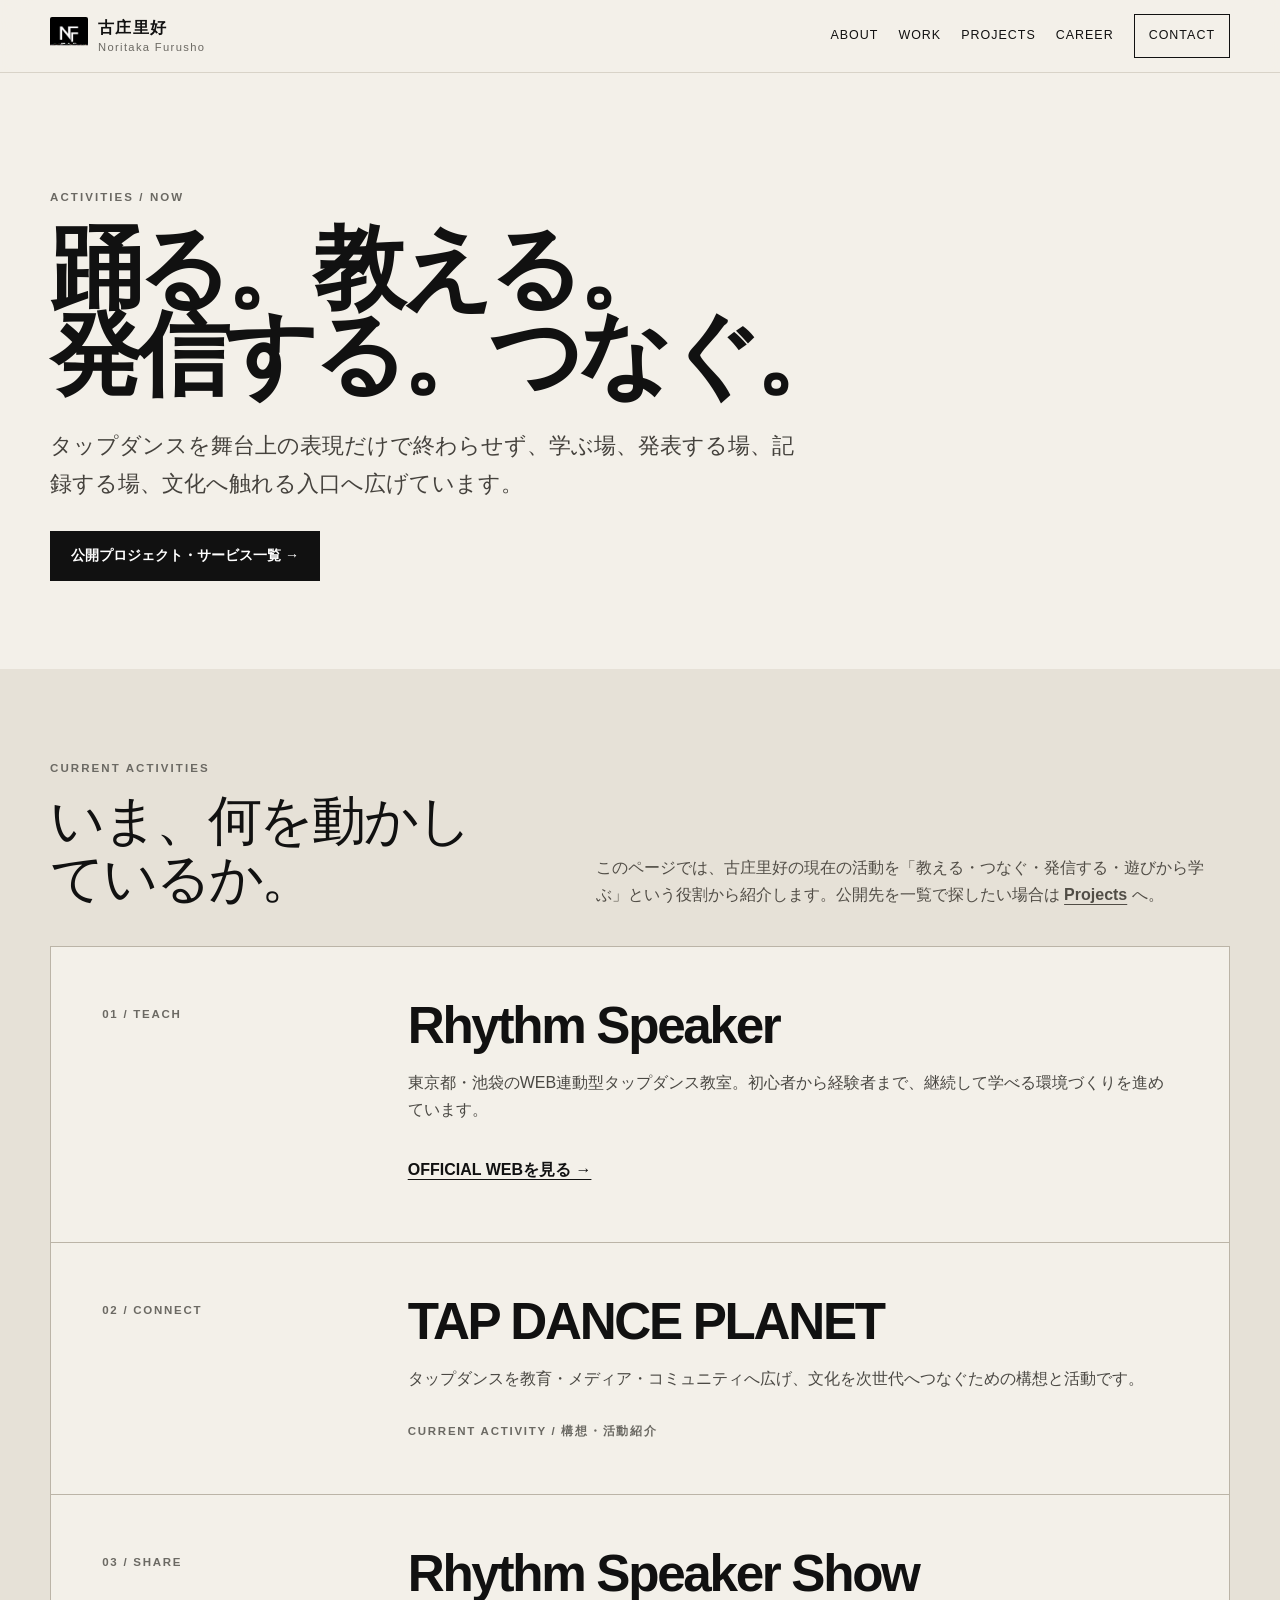
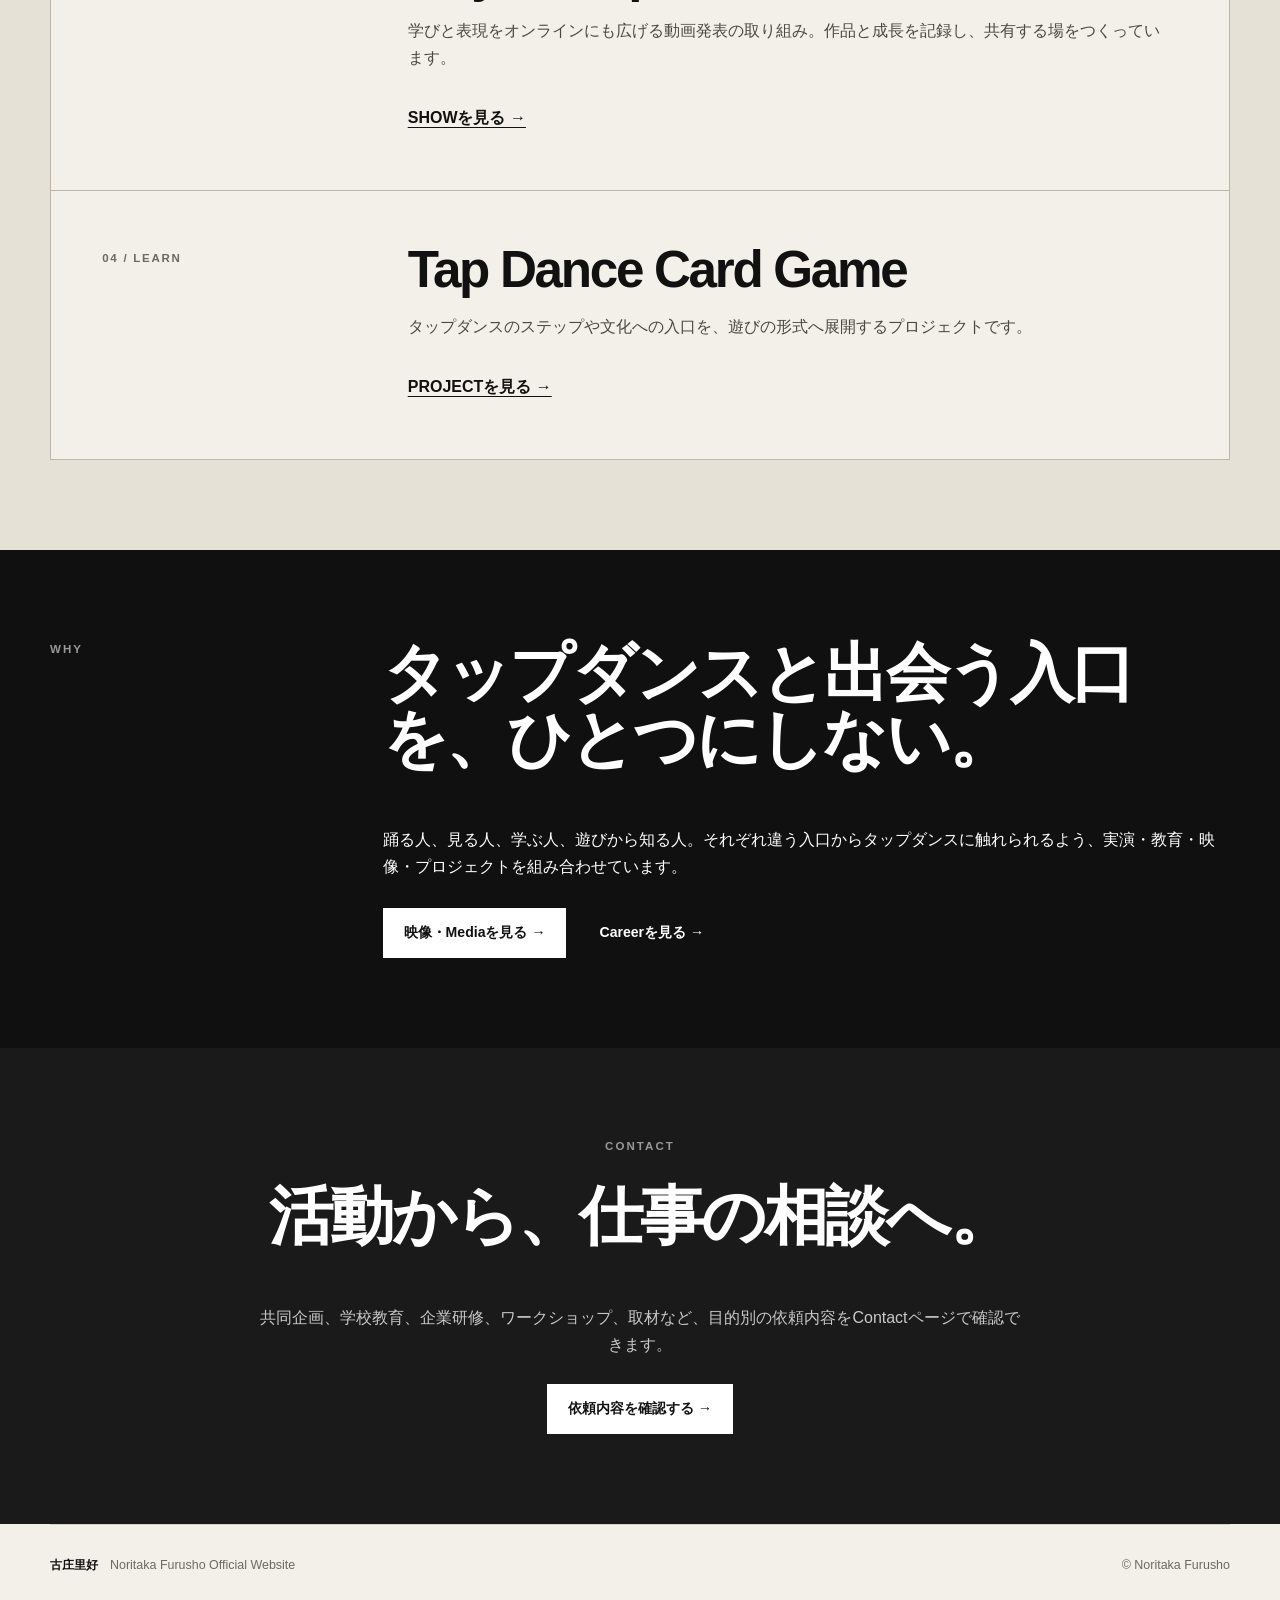
==== activities/index.html @ 05da0528 "Remove TAP DANCE PLANET circular route" ====
<!doctype html>
<html lang="ja">
<head>
  <meta charset="utf-8">
  <meta name="viewport" content="width=device-width, initial-scale=1">
  <title>現在の活動 | 古庄里好 Noritaka Furusho</title>
  <meta name="description" content="古庄里好（Noritaka Furusho）の現在の活動。Rhythm Speaker、TAP DANCE PLANET、Rhythm Speaker Show、Tap Dance Card Gameなど、教育・発信・文化継承へ広がる取り組みを紹介します。">
  <meta name="theme-color" content="#111111">
  <link rel="icon" type="image/png" href="../assets/icons/nf-tap-icon.png">
  <link rel="apple-touch-icon" href="../assets/icons/nf-tap-icon.png">
  <link rel="manifest" href="../site.webmanifest">
  <meta name="apple-mobile-web-app-title" content="NF TAP">
  <link rel="canonical" href="https://noritap.github.io/furusho-official/activities/">
  <meta property="og:type" content="website">
  <meta property="og:locale" content="ja_JP">
  <meta property="og:title" content="現在の活動 | 古庄里好 Noritaka Furusho">
  <meta property="og:description" content="Rhythm Speaker、TAP DANCE PLANET、Rhythm Speaker Show、Tap Dance Card Gameなど現在の活動。">
  <meta property="og:url" content="https://noritap.github.io/furusho-official/activities/">
  <meta property="og:image" content="https://noritap.github.io/furusho-official/assets/images/furusho-profile-main.jpg">
  <meta name="twitter:card" content="summary_large_image">
  <link rel="stylesheet" href="../assets/css/style.css">
  <link rel="stylesheet" href="../assets/css/subpage-visual-v3.css">
  <link rel="stylesheet" href="activities.css">
</head>
<body>
  <a class="skip-link" href="#main">本文へ移動</a>
  <header class="site-header">
    <a class="brand" href="../" aria-label="古庄里好 Official Website ホーム">
      <img class="brand-mark" src="../assets/icons/nf-tap-icon.png" alt="" width="38" height="38" aria-hidden="true">
      <span class="brand-copy"><span class="brand-ja">古庄里好</span><span class="brand-en">Noritaka Furusho</span></span>
    </a>
    <nav class="nav" aria-label="メインナビゲーション">
      <a href="../#about">About</a>
      <a href="../#work">Work</a>
      <a href="../projects/">Projects</a>
      <a href="../career/">Career</a>
      <a class="nav-cta" href="../contact/">Contact</a>
    </nav>
  </header>
  <main id="main">
    <section class="activities-hero section-shell">
      <p class="eyebrow">ACTIVITIES / NOW</p>
      <h1 class="activities-title">踊る。教える。<br>発信する。つなぐ。</h1>
      <p class="activities-lead">タップダンスを舞台上の表現だけで終わらせず、学ぶ場、発表する場、記録する場、文化へ触れる入口へ広げています。</p>
      <div class="hero-actions"><a class="button primary" href="../projects/">公開プロジェクト・サービス一覧 →</a></div>
    </section>

    <section class="section activities-section">
      <div class="section-shell">
        <div class="activities-heading">
          <div><p class="section-label">CURRENT ACTIVITIES</p><h2>いま、何を動かしているか。</h2></div>
          <p>このページでは、古庄里好の現在の活動を「教える・つなぐ・発信する・遊びから学ぶ」という役割から紹介します。公開先を一覧で探したい場合は <a class="text-link" href="../projects/">Projects</a> へ。</p>
        </div>
        <div class="activities-list">
          <article>
            <div><span class="activity-kicker">01 / TEACH</span></div>
            <div><h2>Rhythm Speaker</h2><p>東京都・池袋のWEB連動型タップダンス教室。初心者から経験者まで、継続して学べる環境づくりを進めています。</p><a class="text-link" href="https://noritap.github.io/rhythmspeaker/" target="_blank" rel="noopener noreferrer">OFFICIAL WEBを見る →</a></div>
          </article>
          <article>
            <div><span class="activity-kicker">02 / CONNECT</span></div>
            <div><h2>TAP DANCE PLANET</h2><p>タップダンスを教育・メディア・コミュニティへ広げ、文化を次世代へつなぐための構想と活動です。</p><span class="activity-kicker">CURRENT ACTIVITY / 構想・活動紹介</span></div>
          </article>
          <article>
            <div><span class="activity-kicker">03 / SHARE</span></div>
            <div><h2>Rhythm Speaker Show</h2><p>学びと表現をオンラインにも広げる動画発表の取り組み。作品と成長を記録し、共有する場をつくっています。</p><a class="text-link" href="https://noritap.github.io/rhythmspeaker/rss/" target="_blank" rel="noopener noreferrer">SHOWを見る →</a></div>
          </article>
          <article>
            <div><span class="activity-kicker">04 / LEARN</span></div>
            <div><h2>Tap Dance Card Game</h2><p>タップダンスのステップや文化への入口を、遊びの形式へ展開するプロジェクトです。</p><a class="text-link" href="https://noritap.github.io/tapdance-cardgame/" target="_blank" rel="noopener noreferrer">PROJECTを見る →</a></div>
          </article>
        </div>
      </div>
    </section>

    <section class="section dark-section activities-principle"><div class="section-shell activities-principle-grid"><p class="section-label">WHY</p><div><h2>タップダンスと出会う入口を、ひとつにしない。</h2><p>踊る人、見る人、学ぶ人、遊びから知る人。それぞれ違う入口からタップダンスに触れられるよう、実演・教育・映像・プロジェクトを組み合わせています。</p><div class="hero-actions"><a class="button light" href="../media/">映像・Mediaを見る →</a><a class="button secondary" href="../career/">Careerを見る →</a></div></div></div></section>

    <section class="section contact-section"><div class="section-shell contact-inner"><p class="section-label">CONTACT</p><h2>活動から、仕事の相談へ。</h2><p>共同企画、学校教育、企業研修、ワークショップ、取材など、目的別の依頼内容をContactページで確認できます。</p><a class="button primary light" href="../contact/">依頼内容を確認する →</a></div></section>
  </main>
  <footer class="footer section-shell"><div><strong>古庄里好</strong><span>Noritaka Furusho Official Website</span></div><p>© Noritaka Furusho</p></footer>
</body>
</html>
---- assets/css/style.css ----
:root {
  --bg: #f3f0e9;
  --surface: #ebe6dc;
  --ink: #111;
  --muted: #6b6963;
  --line: #d8d3c8;
  --dark: #101010;
  --light: #fff;
  --accent: #b74932;
  --max: 1180px;
}

* { box-sizing: border-box; }
html { scroll-behavior: smooth; }
body {
  margin: 0;
  background: var(--bg);
  color: var(--ink);
  font-family: -apple-system, BlinkMacSystemFont, "Helvetica Neue", "Hiragino Sans", "Yu Gothic", Meiryo, sans-serif;
  line-height: 1.7;
}
a { color: inherit; text-decoration: none; }
a:focus-visible, .button:focus-visible, .mobile-action-bar a:focus-visible {
  outline: 2px solid currentColor;
  outline-offset: 4px;
}
img { max-width: 100%; }
section[id] { scroll-margin-top: 92px; }
.section-shell { width: min(calc(100% - 40px), var(--max)); margin: auto; }
.skip-link {
  position: fixed;
  left: 12px;
  top: 12px;
  z-index: 100;
  transform: translateY(-180%);
  background: var(--ink);
  color: var(--light);
  padding: 10px 14px;
  font-weight: 700;
}
.skip-link:focus { transform: translateY(0); }

.site-header {
  position: sticky;
  top: 0;
  z-index: 20;
  display: flex;
  justify-content: space-between;
  align-items: center;
  padding: 14px max(20px, calc((100vw - var(--max)) / 2));
  background: rgba(243, 240, 233, .96);
  backdrop-filter: blur(14px);
  border-bottom: 1px solid var(--line);
}
.brand { display: flex; flex-direction: column; line-height: 1.1; flex: 0 0 auto; }
.brand-ja { font-weight: 800; letter-spacing: .08em; }
.brand-en { font-size: .7rem; letter-spacing: .12em; color: var(--muted); margin-top: 4px; }
.nav { display: flex; gap: 20px; align-items: center; font-size: .78rem; text-transform: uppercase; letter-spacing: .08em; }
.nav a { min-height: 44px; display: inline-flex; align-items: center; transition: opacity .18s ease, background-color .18s ease, color .18s ease; }
.nav a:hover { opacity: .58; }
.nav [aria-current="page"] { font-weight: 800; text-decoration: underline; text-underline-offset: 5px; }
.nav-cta { padding: 0 14px; border: 1px solid var(--ink); }
.nav-cta:hover { opacity: 1 !important; background: var(--ink); color: var(--light); }

.hero {
  min-height: 72vh;
  display: grid;
  grid-template-columns: 1.08fr .92fr;
  align-items: center;
  gap: clamp(34px, 4.5vw, 56px);
  padding: clamp(54px, 6vw, 76px) 0 clamp(48px, 5vw, 68px);
}
.hero-copy { max-width: 700px; }
.eyebrow, .section-label { font-size: .72rem; letter-spacing: .18em; font-weight: 800; color: var(--muted); }
h1, h2, h3, p { margin-top: 0; }
h1 { font-size: clamp(3.5rem, 7vw, 7rem); line-height: .88; letter-spacing: -.055em; margin: 16px 0 26px; }
h1 span { display: block; font-size: .19em; letter-spacing: .08em; margin-top: 18px; }
.hero-message { max-width: 650px; font-size: clamp(1.65rem, 3vw, 2.75rem); line-height: 1.3; letter-spacing: -.025em; margin-bottom: 22px; }
.hero-lead { max-width: 680px; color: #3c3a35; font-size: .98rem; }
.hero-actions { display: flex; gap: 12px; flex-wrap: wrap; margin-top: 28px; }
.button {
  display: inline-flex;
  justify-content: center;
  align-items: center;
  min-height: 50px;
  padding: 0 20px;
  border: 1px solid var(--ink);
  font-weight: 800;
  font-size: .88rem;
  transition: transform .18s ease, background-color .18s ease, color .18s ease, border-color .18s ease;
}
.button:hover { transform: translateY(-1px); }
.button.primary { background: var(--ink); color: var(--light); }
.button.secondary { background: transparent; }
.button.secondary:hover { background: var(--ink); color: var(--light); }
.hero-meta {
  display: flex;
  gap: 12px;
  flex-wrap: wrap;
  margin-top: 28px;
  color: var(--muted);
  font-size: .65rem;
  letter-spacing: .12em;
  font-weight: 800;
}
.hero-meta span { border-top: 1px solid var(--line); padding-top: 8px; }
.hero-portrait {
  position: relative;
  width: min(100%, 460px);
  justify-self: end;
  margin: 0;
  aspect-ratio: 4 / 5;
  overflow: hidden;
  background: #ddd7cb;
  border: 1px solid var(--line);
}
.hero-portrait img {
  width: 100%;
  height: 100%;
  display: block;
  object-fit: cover;
  object-position: 50% 22%;
  filter: saturate(.92) contrast(1.02);
}
.hero-portrait::after {
  content: "";
  position: absolute;
  inset: 0;
  background: linear-gradient(to top, rgba(0,0,0,.42), rgba(0,0,0,0) 42%);
  pointer-events: none;
}
.hero-portrait figcaption {
  position: absolute;
  z-index: 1;
  left: 22px;
  right: 22px;
  bottom: 18px;
  display: flex;
  align-items: baseline;
  gap: 9px;
  color: #fff;
  letter-spacing: .16em;
  text-transform: uppercase;
}
.hero-portrait figcaption strong { font-size: 1.45rem; letter-spacing: -.02em; }
.hero-portrait figcaption span { font-size: .62rem; }

.section { padding: clamp(76px, 7vw, 100px) 0; }
.section-intro, .split-heading {
  display: grid;
  grid-template-columns: minmax(0, .9fr) minmax(0, 1.1fr);
  gap: clamp(42px, 6vw, 80px);
  align-items: start;
}
.section-intro h2, .split-heading h2, .section h2 { font-size: clamp(2.3rem, 5vw, 4.7rem); line-height: 1.06; letter-spacing: -.045em; }
.section-intro > div:last-child, .split-heading > div:last-child { max-width: 620px; padding-top: 36px; }
.section-intro p, .split-heading p { font-size: 1.02rem; }
.compact-intro > div:last-child { padding-top: 16px; }
.text-link { display: inline-flex; min-height: 44px; align-items: center; font-weight: 800; text-decoration: underline; text-underline-offset: 4px; }

.about-section { border-top: 1px solid var(--line); }
.dark-section { background: var(--dark); color: var(--light); }
.dark-section .section-label { color: #999; }

.contact-section { background: #1a1a1a; color: #fff; }
.contact-inner { max-width: 920px; text-align: center; }
.contact-inner .section-label { color: #999; }
.contact-inner p { max-width: 760px; margin: 0 auto 26px; color: #c9c9c9; }
.contact-actions { justify-content: center; }
.button.light { background: #fff; color: #111; border-color: #fff; }
.button.light:hover { background: transparent; color: #fff; }
.footer { padding: 30px 0 90px; display: flex; justify-content: space-between; gap: 20px; border-top: 1px solid var(--line); font-size: .78rem; color: var(--muted); }
.footer div { display: flex; gap: 12px; }
.footer strong { color: var(--ink); }

.mobile-action-bar { display: none; }

@media (max-width: 980px) {
  .site-header { gap: 18px; }
  .nav { gap: 14px; }
  .hero { grid-template-columns: 1fr; min-height: auto; padding-top: 58px; }
  .hero-copy { max-width: none; }
  .hero-portrait { width: min(76vw, 430px); justify-self: center; margin: 4px auto 0; }
  .section-intro, .split-heading { grid-template-columns: 1fr; gap: 18px; }
  .section-intro > div:last-child, .split-heading > div:last-child { max-width: none; padding-top: 0; }
}

@media (max-width: 720px) {
  body { padding-bottom: 68px; }
  section[id] { scroll-margin-top: 82px; }
  .section-shell { width: min(calc(100% - 28px), var(--max)); }
  .site-header { padding: 10px 14px; gap: 12px; }
  .brand-en { font-size: .6rem; }
  .nav a:not(.nav-cta) { display: none; }
  .nav { gap: 0; }
  .nav-cta { min-height: 42px; padding: 0 12px; }
  .hero { padding: 42px 0 38px; gap: 26px; }
  h1 { margin-bottom: 22px; }
  .hero-message { font-size: 1.72rem; }
  .hero-lead { font-size: .94rem; }
  .hero-actions { display: grid; margin-top: 24px; }
  .button { width: 100%; }
  .hero-meta { gap: 8px 12px; }
  .hero-portrait { width: 100%; max-width: none; aspect-ratio: 4 / 5; }
  .hero-portrait figcaption { left: 16px; right: 16px; bottom: 14px; }
  .section { padding: 66px 0; }
  .footer { flex-direction: column; padding-bottom: 30px; }
  .footer div { flex-direction: column; gap: 2px; }
  .mobile-action-bar {
    position: fixed;
    left: 0;
    right: 0;
    bottom: 0;
    z-index: 40;
    display: grid;
    grid-template-columns: .9fr 1.1fr;
    gap: 1px;
    padding: 8px;
    background: rgba(243, 240, 233, .96);
    border-top: 1px solid var(--line);
    backdrop-filter: blur(14px);
  }
  .mobile-action-bar a {
    min-height: 48px;
    display: inline-flex;
    align-items: center;
    justify-content: center;
    border: 1px solid var(--ink);
    font-weight: 800;
    font-size: .84rem;
    background: var(--bg);
  }
  .mobile-action-bar .mobile-action-primary { background: var(--ink); color: var(--light); }
}

@media (prefers-reduced-motion: reduce) {
  html { scroll-behavior: auto; }
  *, *::before, *::after { transition-duration: .01ms !important; animation-duration: .01ms !important; }
}


/* NF TAP brand mark */
.brand {
  flex-direction: row;
  align-items: center;
  gap: 10px;
}
.brand-mark {
  width: 38px;
  height: 38px;
  display: block;
  flex: 0 0 38px;
  object-fit: cover;
  border-radius: 2px;
}
.brand-copy {
  display: flex;
  flex-direction: column;
  line-height: 1.1;
}
@media (max-width: 720px) {
  .brand { gap: 8px; }
  .brand-mark { width: 32px; height: 32px; flex-basis: 32px; }
}
---- assets/css/subpage-visual-v3.css ----
/* Reusable subpage visual system v3 */
.visual-card-grid{display:grid;grid-template-columns:repeat(2,minmax(0,1fr));gap:14px;margin-top:30px}
.visual-card{min-width:0;border:1px solid var(--line);background:var(--bg);display:flex;flex-direction:column;transition:transform .18s ease,box-shadow .18s ease}
.visual-card:hover{transform:translateY(-2px);box-shadow:0 14px 34px rgba(0,0,0,.07)}
.visual-card:focus-visible{outline:2px solid var(--ink);outline-offset:4px}
.visual-card-media{position:relative;aspect-ratio:16/9;overflow:hidden;background:#1b1b1b;display:flex;align-items:flex-end;padding:20px;color:#fff}
.visual-card-media img{position:absolute;inset:0;width:100%;height:100%;object-fit:cover;display:block;transition:transform .25s ease,filter .25s ease}
.visual-card:hover .visual-card-media img{transform:scale(1.025)}
.visual-card-media::after{content:"";position:absolute;inset:0;background:linear-gradient(to top,rgba(0,0,0,.72),rgba(0,0,0,.05) 64%);pointer-events:none}
.visual-card-media.visual-type{align-items:center;justify-content:center;padding:0;background:linear-gradient(135deg,#151515,#353535)}
.visual-card-media.visual-type::after{display:none}
.visual-type-mark{font-family:Georgia,"Yu Mincho","Hiragino Mincho ProN",serif;font-size:clamp(2.5rem,7vw,5.5rem);line-height:.9;letter-spacing:-.06em;text-align:center;opacity:.94}
.visual-type-mark small{display:block;font-family:inherit;font-size:.16em;letter-spacing:.18em;margin-top:12px;opacity:.7}
.visual-card-badge{position:relative;z-index:1;font-size:.65rem;letter-spacing:.15em;font-weight:800;color:#fff}
.visual-card-body{padding:22px;display:flex;flex-direction:column;flex:1;min-height:180px}
.visual-card-kicker{font-size:.66rem;letter-spacing:.15em;color:var(--muted);font-weight:800;text-transform:uppercase}
.visual-card h2,.visual-card h3{font-size:clamp(1.25rem,2.3vw,1.7rem);line-height:1.3;margin:18px 0 10px}
.visual-card p{color:#4b4842;font-size:.92rem;margin-bottom:22px}
.visual-card-cta{margin-top:auto;display:inline-flex;align-items:center;min-height:44px;font-size:.76rem;letter-spacing:.1em;font-weight:800}
.visual-card:hover .visual-card-cta{text-decoration:underline;text-underline-offset:4px}
.dark-section .visual-card{background:var(--dark);border-color:#3a3a3a;color:#fff}
.dark-section .visual-card-body p{color:#bbb}
.dark-section .visual-card-kicker{color:#888}
.dark-section .visual-card:focus-visible{outline-color:#fff}
.visual-card-grid.three{grid-template-columns:repeat(3,minmax(0,1fr))}
.visual-card-grid.four{grid-template-columns:repeat(4,minmax(0,1fr))}
.service-choice-grid{display:grid;grid-template-columns:repeat(2,minmax(0,1fr));gap:1px;background:var(--line);border:1px solid var(--line);margin-top:32px}
.service-choice{background:var(--bg);padding:24px;display:grid;grid-template-columns:54px 1fr;gap:18px;align-items:start;min-height:190px}
.service-choice-index{width:46px;height:46px;border:1px solid var(--ink);display:flex;align-items:center;justify-content:center;font-size:.7rem;font-weight:800;letter-spacing:.08em}
.service-choice h2,.service-choice h3{font-size:1.25rem;margin:0 0 8px}
.service-choice p{font-size:.9rem;color:#4b4842;margin:0}
.service-choice a{display:inline-flex;min-height:44px;align-items:center;margin-top:14px;font-weight:800;font-size:.78rem}
.related-visual-row{display:grid;grid-template-columns:repeat(3,minmax(0,1fr));gap:12px;margin-top:26px}
.related-visual-row a{border:1px solid var(--line);padding:22px;min-height:140px;display:flex;flex-direction:column;background:var(--bg)}
.related-visual-row span{font-size:.68rem;letter-spacing:.12em;color:var(--muted);font-weight:800}
.related-visual-row strong{font-size:1.2rem;margin-top:auto}
@media(max-width:900px){.visual-card-grid.four{grid-template-columns:repeat(2,minmax(0,1fr))}.visual-card-grid.three{grid-template-columns:repeat(2,minmax(0,1fr))}}
@media(max-width:700px){.visual-card-grid,.visual-card-grid.three,.visual-card-grid.four{display:flex;overflow-x:auto;scroll-snap-type:x mandatory;gap:10px;margin-right:-20px;padding-right:20px;scrollbar-width:none}.visual-card-grid::-webkit-scrollbar{display:none}.visual-card{flex:0 0 min(84vw,390px);scroll-snap-align:start}.service-choice-grid{grid-template-columns:1fr}.related-visual-row{grid-template-columns:1fr}.visual-card-body{min-height:170px}}
---- activities/activities.css ----
.activities-hero{padding:clamp(72px,9vw,120px) 0 clamp(56px,7vw,88px)}
.activities-title{font-size:clamp(3.2rem,7.2vw,7.4rem);line-height:.94;letter-spacing:-.055em;margin:18px 0 28px}
.activities-lead{max-width:760px;font-size:clamp(1.05rem,2vw,1.4rem);color:#45423d}
.activities-section{background:#e6e1d7}
.activities-heading{display:grid;grid-template-columns:minmax(260px,.85fr) minmax(0,1.15fr);gap:clamp(32px,6vw,82px);align-items:end;margin-bottom:38px}.activities-heading h2{font-family:"Yu Mincho","Hiragino Mincho ProN",serif;font-size:clamp(2.2rem,4.2vw,4.2rem);font-weight:500;line-height:1.08;letter-spacing:-.04em;margin:14px 0 0}.activities-heading>p{max-width:660px;margin:0;color:#514d46}.activities-heading .text-link{min-height:auto}
.activities-list{display:grid;gap:1px;background:#bbb4a7;border:1px solid #bbb4a7}
.activities-list article{display:grid;grid-template-columns:minmax(140px,.35fr) minmax(0,1fr);gap:36px;background:var(--bg);padding:clamp(28px,4vw,52px)}
.activity-kicker{font-size:.72rem;letter-spacing:.15em;color:var(--muted);font-weight:700}
.activities-list h2{font-size:clamp(2rem,4vw,4rem);margin-bottom:16px}
.activities-list p{max-width:760px;color:#4a4843;margin-bottom:24px}
.activities-principle-grid{display:grid;grid-template-columns:.35fr 1fr;gap:36px}
.activities-principle h2{font-size:clamp(2.4rem,5vw,5rem);line-height:1.04}
.activities-principle p:last-child{max-width:760px;color:#c7c7c7}
[aria-current="page"]{font-weight:800}
@media(max-width:760px){.activities-heading,.activities-list article,.activities-principle-grid{grid-template-columns:1fr;gap:16px}.activities-heading{margin-bottom:28px}.activities-title{font-size:clamp(2.9rem,14vw,5rem)}}
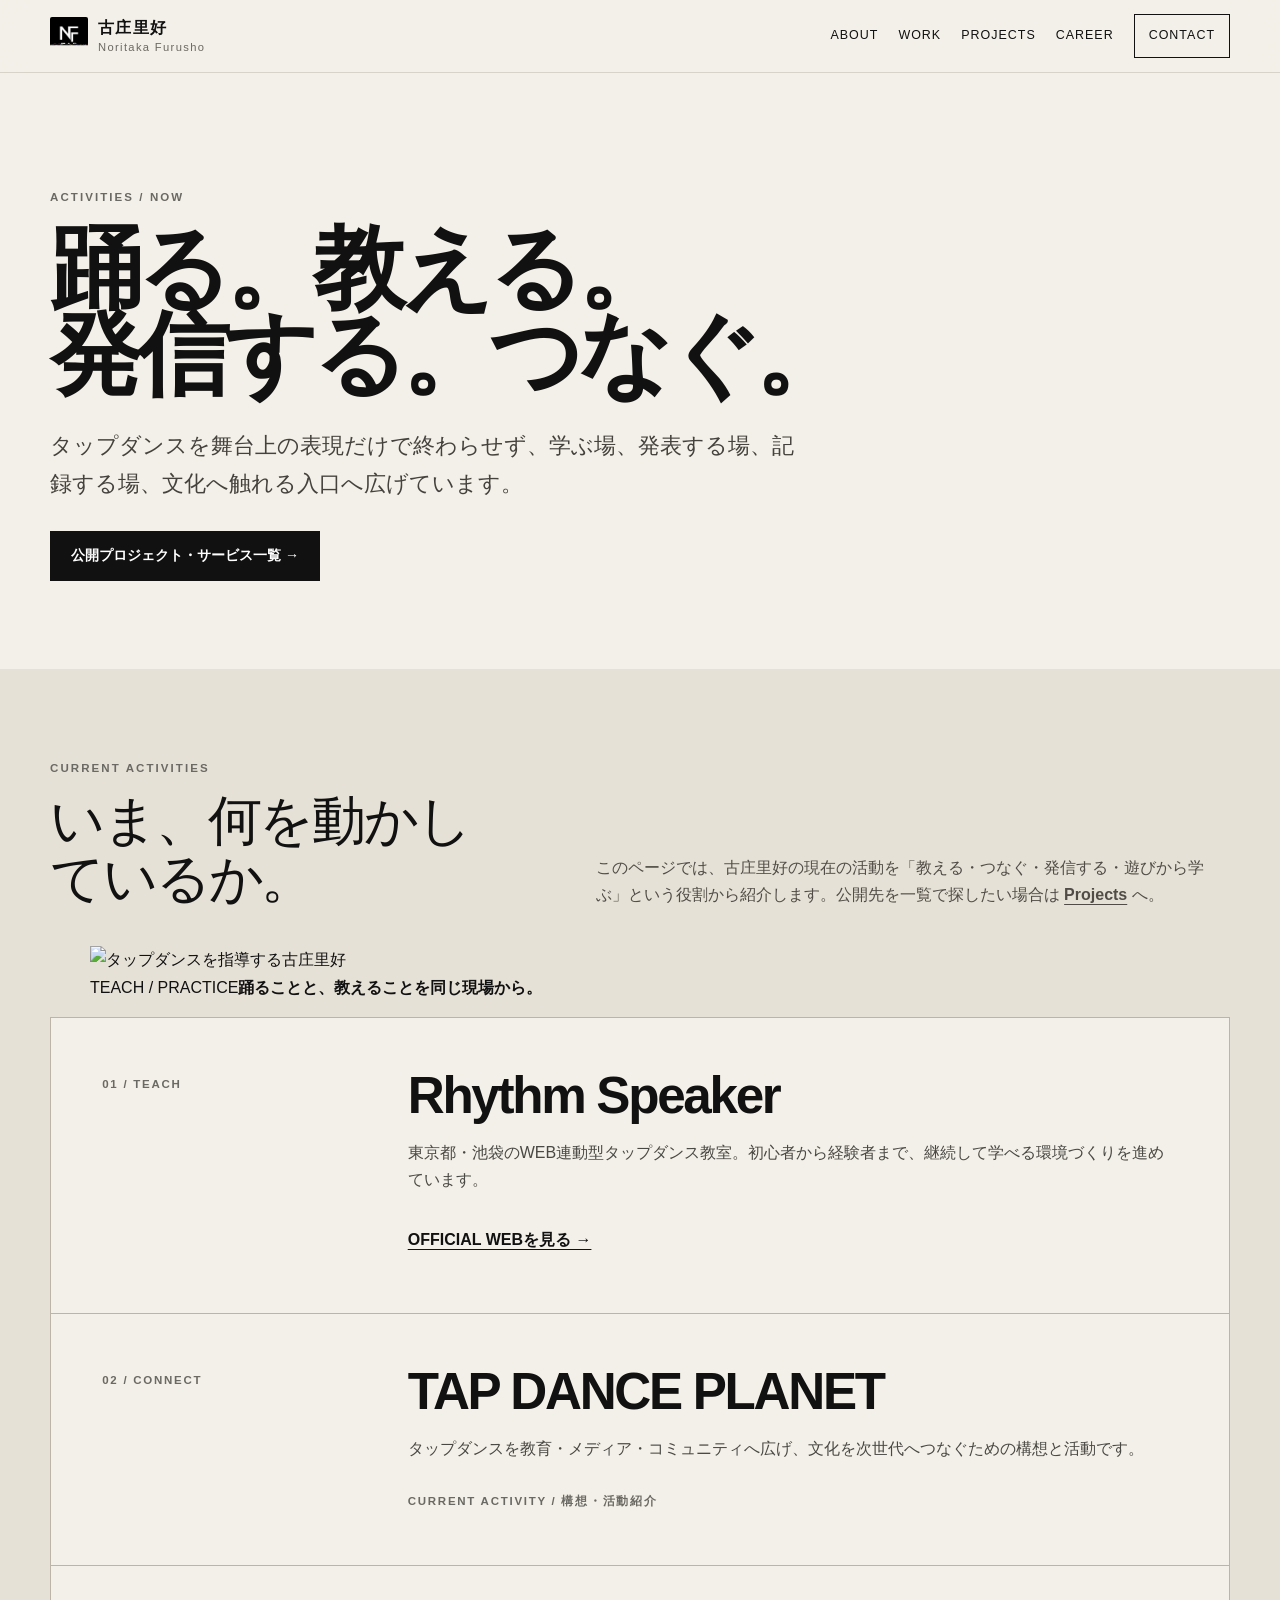
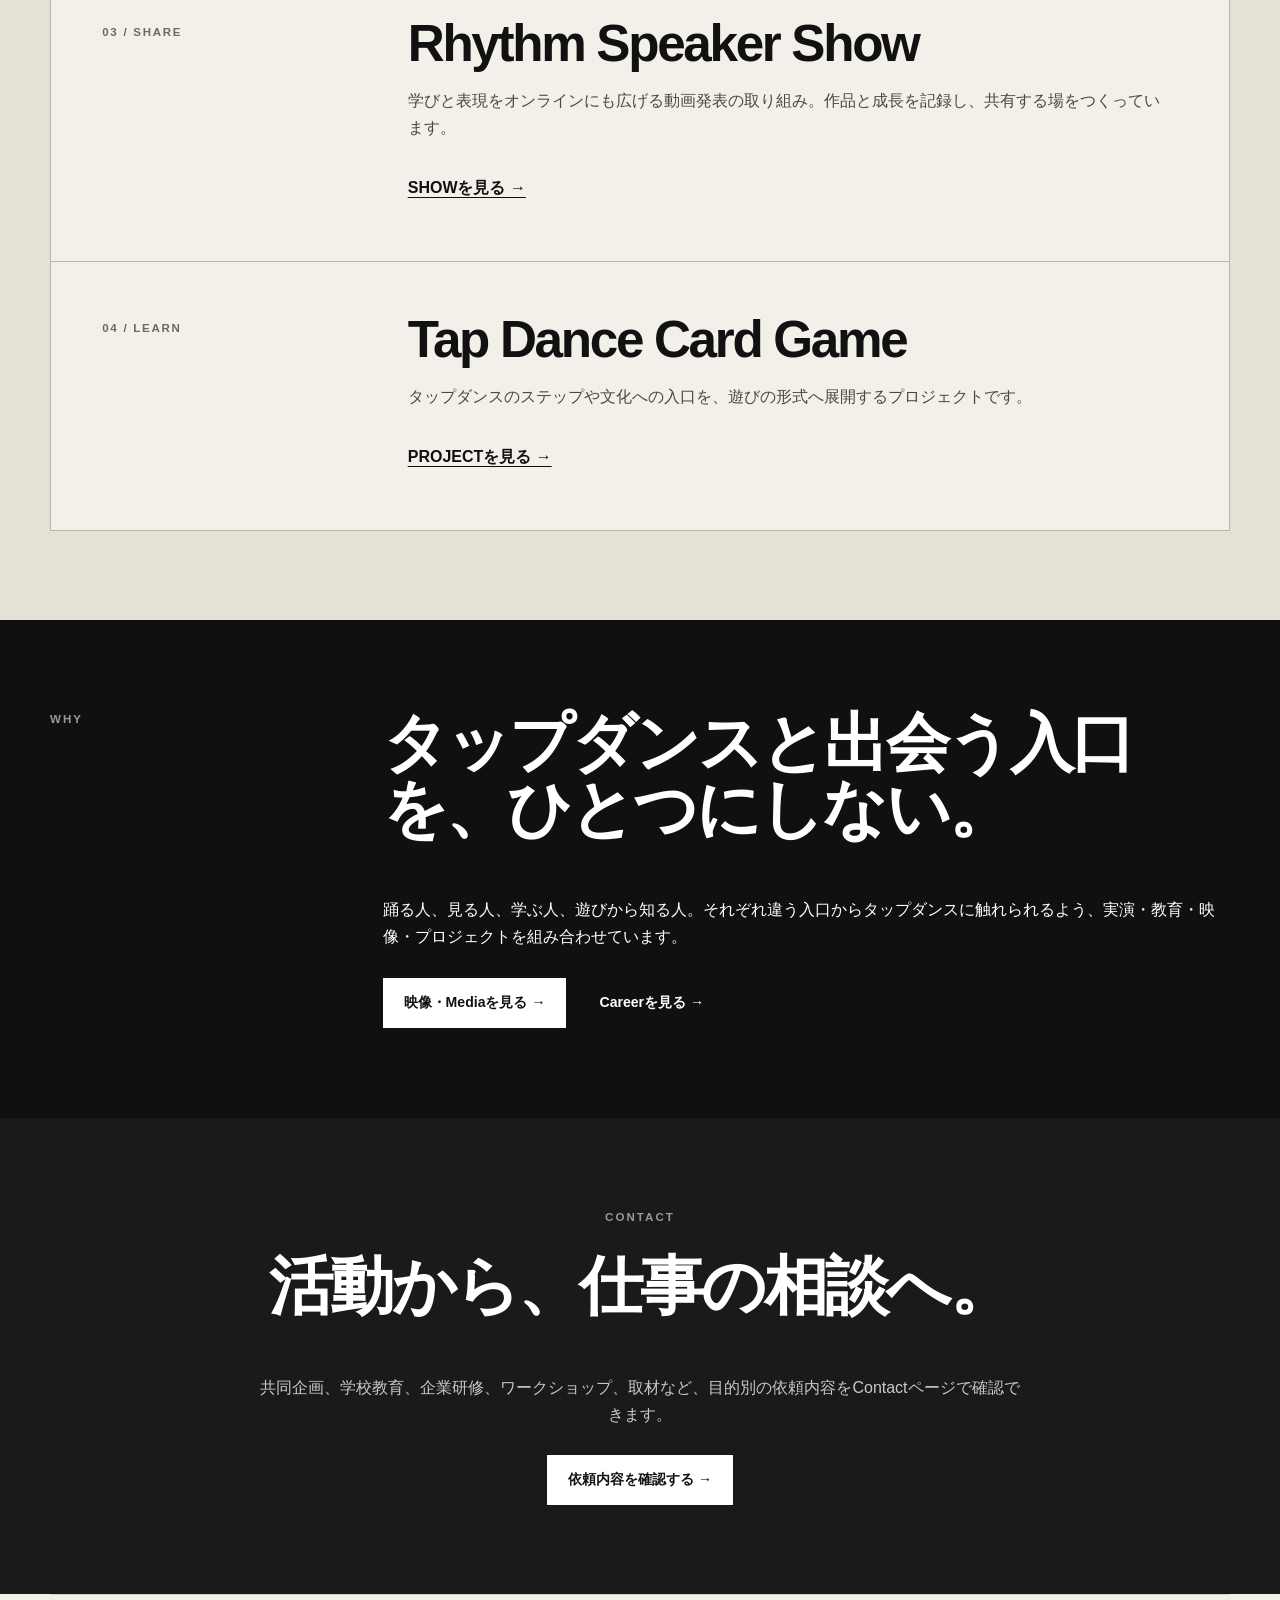
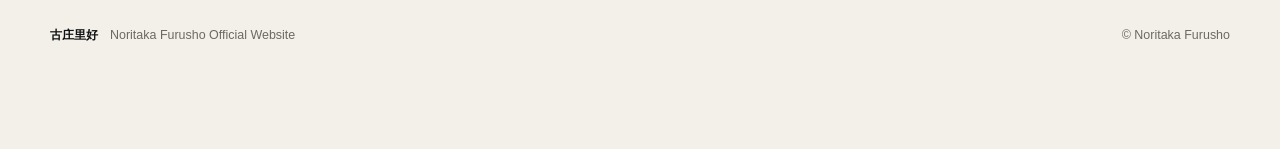
==== commit a198185a: "Add teaching visual to Activities" ====
--- a/activities/index.html
+++ b/activities/index.html
@@ -51,6 +51,10 @@
           <div><p class="section-label">CURRENT ACTIVITIES</p><h2>いま、何を動かしているか。</h2></div>
           <p>このページでは、古庄里好の現在の活動を「教える・つなぐ・発信する・遊びから学ぶ」という役割から紹介します。公開先を一覧で探したい場合は <a class="text-link" href="../projects/">Projects</a> へ。</p>
         </div>
+        <figure class="activities-context-visual">
+          <img src="https://noritap.github.io/rhythmspeaker/instructor-action.jpg" alt="タップダンスを指導する古庄里好" width="1600" height="900" loading="lazy" decoding="async">
+          <figcaption><span>TEACH / PRACTICE</span><strong>踊ることと、教えることを同じ現場から。</strong></figcaption>
+        </figure>
         <div class="activities-list">
           <article>
             <div><span class="activity-kicker">01 / TEACH</span></div>
@@ -78,4 +82,4 @@
   </main>
   <footer class="footer section-shell"><div><strong>古庄里好</strong><span>Noritaka Furusho Official Website</span></div><p>© Noritaka Furusho</p></footer>
 </body>
-</html>
+</html>
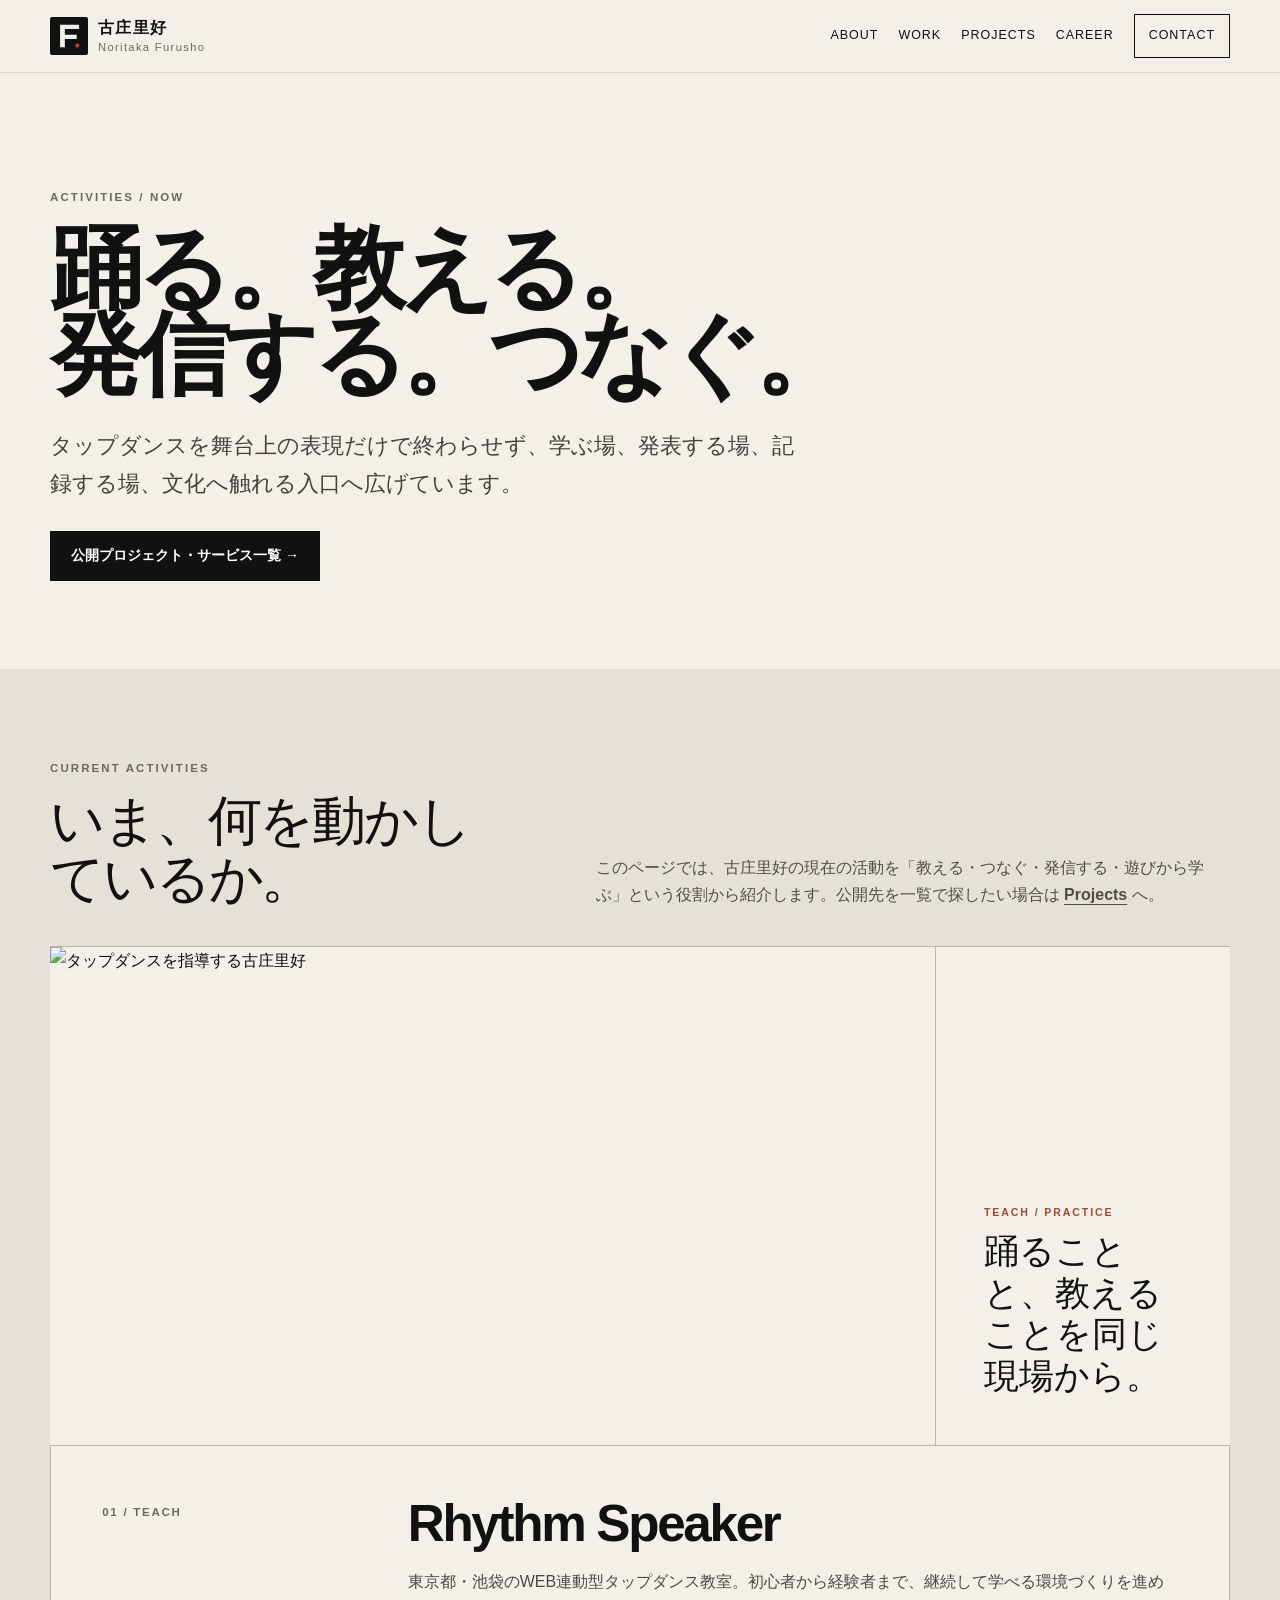
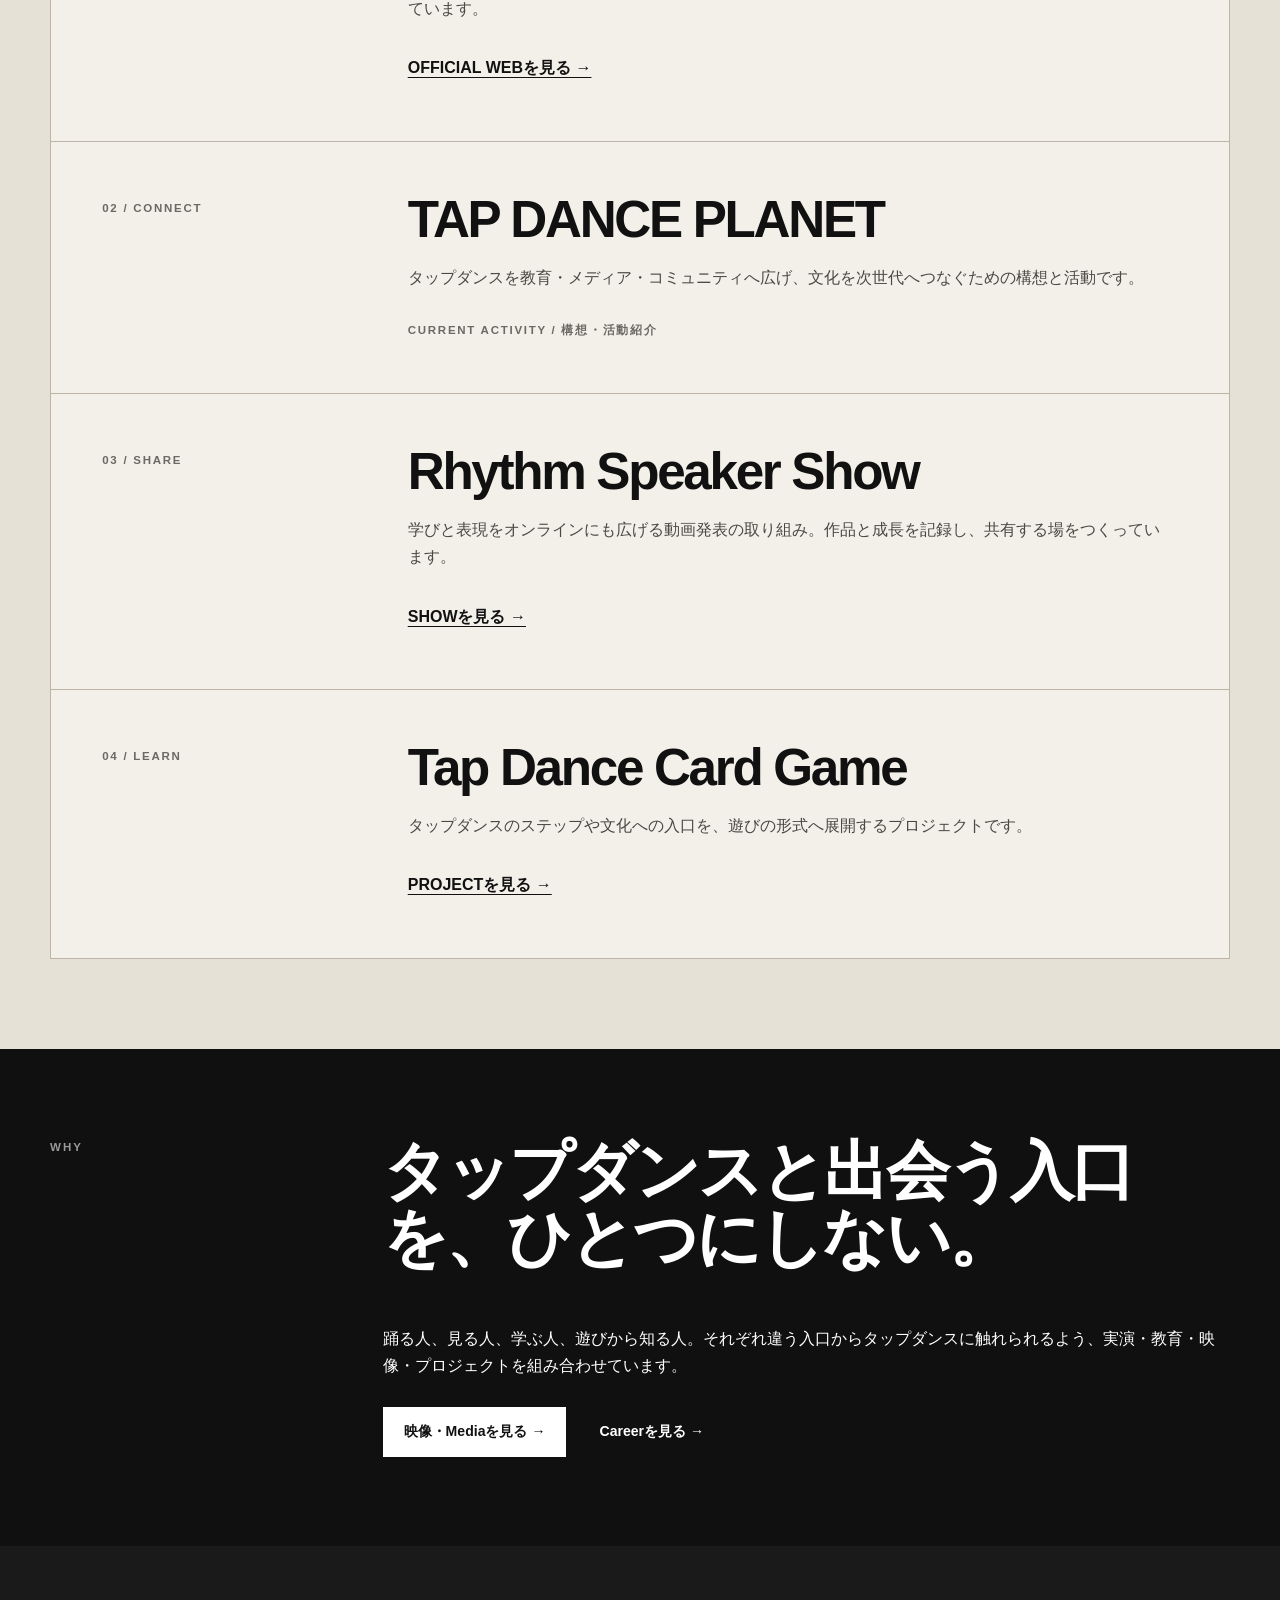
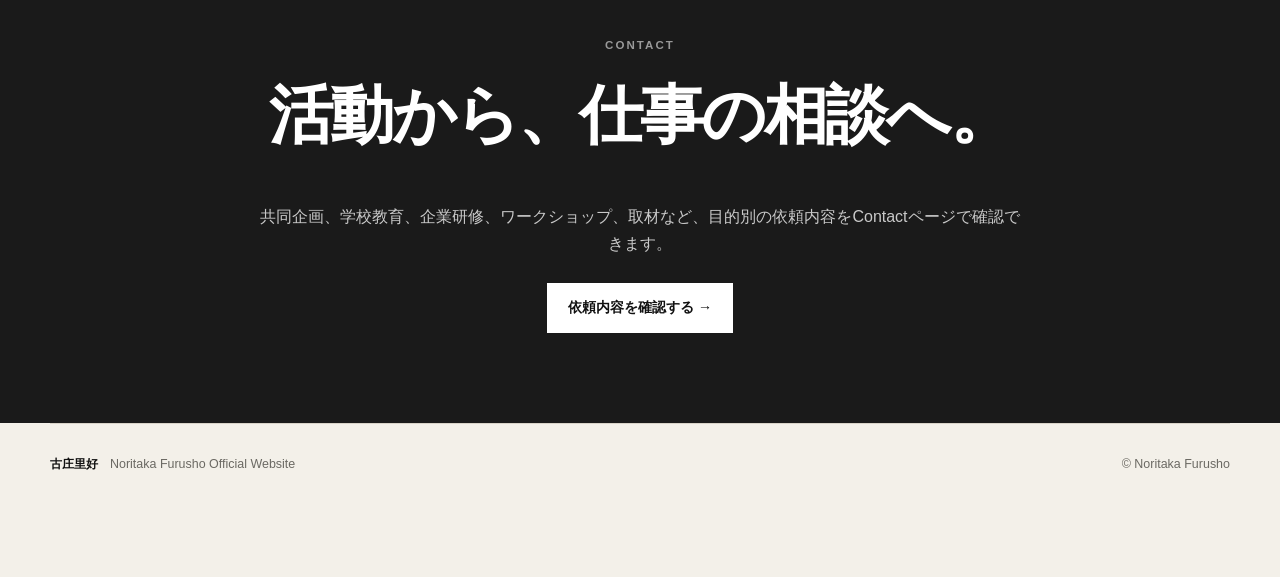
==== commit 422da0ae: "Use new Furusho mark for favicon and header" ====
--- a/activities/index.html
+++ b/activities/index.html
@@ -6,7 +6,7 @@
   <title>現在の活動 | 古庄里好 Noritaka Furusho</title>
   <meta name="description" content="古庄里好（Noritaka Furusho）の現在の活動。Rhythm Speaker、TAP DANCE PLANET、Rhythm Speaker Show、Tap Dance Card Gameなど、教育・発信・文化継承へ広がる取り組みを紹介します。">
   <meta name="theme-color" content="#111111">
-  <link rel="icon" type="image/png" href="../assets/icons/nf-tap-icon.png">
+  <link rel="icon" type="image/svg+xml" href="../assets/icons/furusho-mark.svg">
   <link rel="apple-touch-icon" href="../assets/icons/nf-tap-icon.png">
   <link rel="manifest" href="../site.webmanifest">
   <meta name="apple-mobile-web-app-title" content="NF TAP">
@@ -26,7 +26,7 @@
   <a class="skip-link" href="#main">本文へ移動</a>
   <header class="site-header">
     <a class="brand" href="../" aria-label="古庄里好 Official Website ホーム">
-      <img class="brand-mark" src="../assets/icons/nf-tap-icon.png" alt="" width="38" height="38" aria-hidden="true">
+      <img class="brand-mark" src="../assets/icons/furusho-mark.svg" alt="" width="38" height="38" aria-hidden="true">
       <span class="brand-copy"><span class="brand-ja">古庄里好</span><span class="brand-en">Noritaka Furusho</span></span>
     </a>
     <nav class="nav" aria-label="メインナビゲーション">
--- a/assets/css/subpage-visual-v3.css
+++ b/assets/css/subpage-visual-v3.css
@@ -24,15 +24,9 @@
 .dark-section .visual-card:focus-visible{outline-color:#fff}
 .visual-card-grid.three{grid-template-columns:repeat(3,minmax(0,1fr))}
 .visual-card-grid.four{grid-template-columns:repeat(4,minmax(0,1fr))}
-.service-choice-grid{display:grid;grid-template-columns:repeat(2,minmax(0,1fr));gap:1px;background:var(--line);border:1px solid var(--line);margin-top:32px}
-.service-choice{background:var(--bg);padding:24px;display:grid;grid-template-columns:54px 1fr;gap:18px;align-items:start;min-height:190px}
-.service-choice-index{width:46px;height:46px;border:1px solid var(--ink);display:flex;align-items:center;justify-content:center;font-size:.7rem;font-weight:800;letter-spacing:.08em}
-.service-choice h2,.service-choice h3{font-size:1.25rem;margin:0 0 8px}
-.service-choice p{font-size:.9rem;color:#4b4842;margin:0}
-.service-choice a{display:inline-flex;min-height:44px;align-items:center;margin-top:14px;font-weight:800;font-size:.78rem}
 .related-visual-row{display:grid;grid-template-columns:repeat(3,minmax(0,1fr));gap:12px;margin-top:26px}
 .related-visual-row a{border:1px solid var(--line);padding:22px;min-height:140px;display:flex;flex-direction:column;background:var(--bg)}
 .related-visual-row span{font-size:.68rem;letter-spacing:.12em;color:var(--muted);font-weight:800}
 .related-visual-row strong{font-size:1.2rem;margin-top:auto}
 @media(max-width:900px){.visual-card-grid.four{grid-template-columns:repeat(2,minmax(0,1fr))}.visual-card-grid.three{grid-template-columns:repeat(2,minmax(0,1fr))}}
-@media(max-width:700px){.visual-card-grid,.visual-card-grid.three,.visual-card-grid.four{display:flex;overflow-x:auto;scroll-snap-type:x mandatory;gap:10px;margin-right:-20px;padding-right:20px;scrollbar-width:none}.visual-card-grid::-webkit-scrollbar{display:none}.visual-card{flex:0 0 min(84vw,390px);scroll-snap-align:start}.service-choice-grid{grid-template-columns:1fr}.related-visual-row{grid-template-columns:1fr}.visual-card-body{min-height:170px}}
+@media(max-width:700px){.visual-card-grid,.visual-card-grid.three,.visual-card-grid.four{display:flex;overflow-x:auto;scroll-snap-type:x mandatory;gap:10px;margin-right:-20px;padding-right:20px;scrollbar-width:none}.visual-card-grid::-webkit-scrollbar{display:none}.visual-card{flex:0 0 min(84vw,390px);scroll-snap-align:start}.related-visual-row{grid-template-columns:1fr}.visual-card-body{min-height:170px}}
--- a/activities/activities.css
+++ b/activities/activities.css
@@ -3,7 +3,12 @@
 .activities-lead{max-width:760px;font-size:clamp(1.05rem,2vw,1.4rem);color:#45423d}
 .activities-section{background:#e6e1d7}
 .activities-heading{display:grid;grid-template-columns:minmax(260px,.85fr) minmax(0,1.15fr);gap:clamp(32px,6vw,82px);align-items:end;margin-bottom:38px}.activities-heading h2{font-family:"Yu Mincho","Hiragino Mincho ProN",serif;font-size:clamp(2.2rem,4.2vw,4.2rem);font-weight:500;line-height:1.08;letter-spacing:-.04em;margin:14px 0 0}.activities-heading>p{max-width:660px;margin:0;color:#514d46}.activities-heading .text-link{min-height:auto}
-.activities-list{display:grid;gap:1px;background:#bbb4a7;border:1px solid #bbb4a7}
+.activities-context-visual{display:grid;grid-template-columns:minmax(0,1.5fr) minmax(230px,.5fr);min-height:360px;margin:0;border-top:1px solid #bbb4a7;border-bottom:1px solid #bbb4a7;background:var(--bg)}
+.activities-context-visual img{width:100%;height:100%;min-height:360px;display:block;object-fit:cover;object-position:center;filter:saturate(.86) contrast(1.03)}
+.activities-context-visual figcaption{display:flex;flex-direction:column;justify-content:flex-end;gap:9px;padding:clamp(24px,4vw,48px);border-left:1px solid #bbb4a7}
+.activities-context-visual figcaption span{color:#9f4a36;font-size:.66rem;font-weight:800;letter-spacing:.18em}
+.activities-context-visual figcaption strong{max-width:280px;font-family:"Yu Mincho","Hiragino Mincho ProN",serif;font-size:clamp(1.45rem,2.7vw,2.5rem);font-weight:500;line-height:1.2}
+.activities-list{display:grid;gap:1px;background:#bbb4a7;border:1px solid #bbb4a7;border-top:0}
 .activities-list article{display:grid;grid-template-columns:minmax(140px,.35fr) minmax(0,1fr);gap:36px;background:var(--bg);padding:clamp(28px,4vw,52px)}
 .activity-kicker{font-size:.72rem;letter-spacing:.15em;color:var(--muted);font-weight:700}
 .activities-list h2{font-size:clamp(2rem,4vw,4rem);margin-bottom:16px}
@@ -12,4 +17,4 @@
 .activities-principle h2{font-size:clamp(2.4rem,5vw,5rem);line-height:1.04}
 .activities-principle p:last-child{max-width:760px;color:#c7c7c7}
 [aria-current="page"]{font-weight:800}
-@media(max-width:760px){.activities-heading,.activities-list article,.activities-principle-grid{grid-template-columns:1fr;gap:16px}.activities-heading{margin-bottom:28px}.activities-title{font-size:clamp(2.9rem,14vw,5rem)}}
+@media(max-width:760px){.activities-heading,.activities-list article,.activities-principle-grid{grid-template-columns:1fr;gap:16px}.activities-heading{margin-bottom:28px}.activities-title{font-size:clamp(2.9rem,14vw,5rem)}.activities-context-visual{grid-template-columns:1fr;min-height:0}.activities-context-visual img{min-height:0;aspect-ratio:4/3}.activities-context-visual figcaption{padding:20px 0 22px;border-left:0;border-top:1px solid #bbb4a7;background:#e6e1d7}}
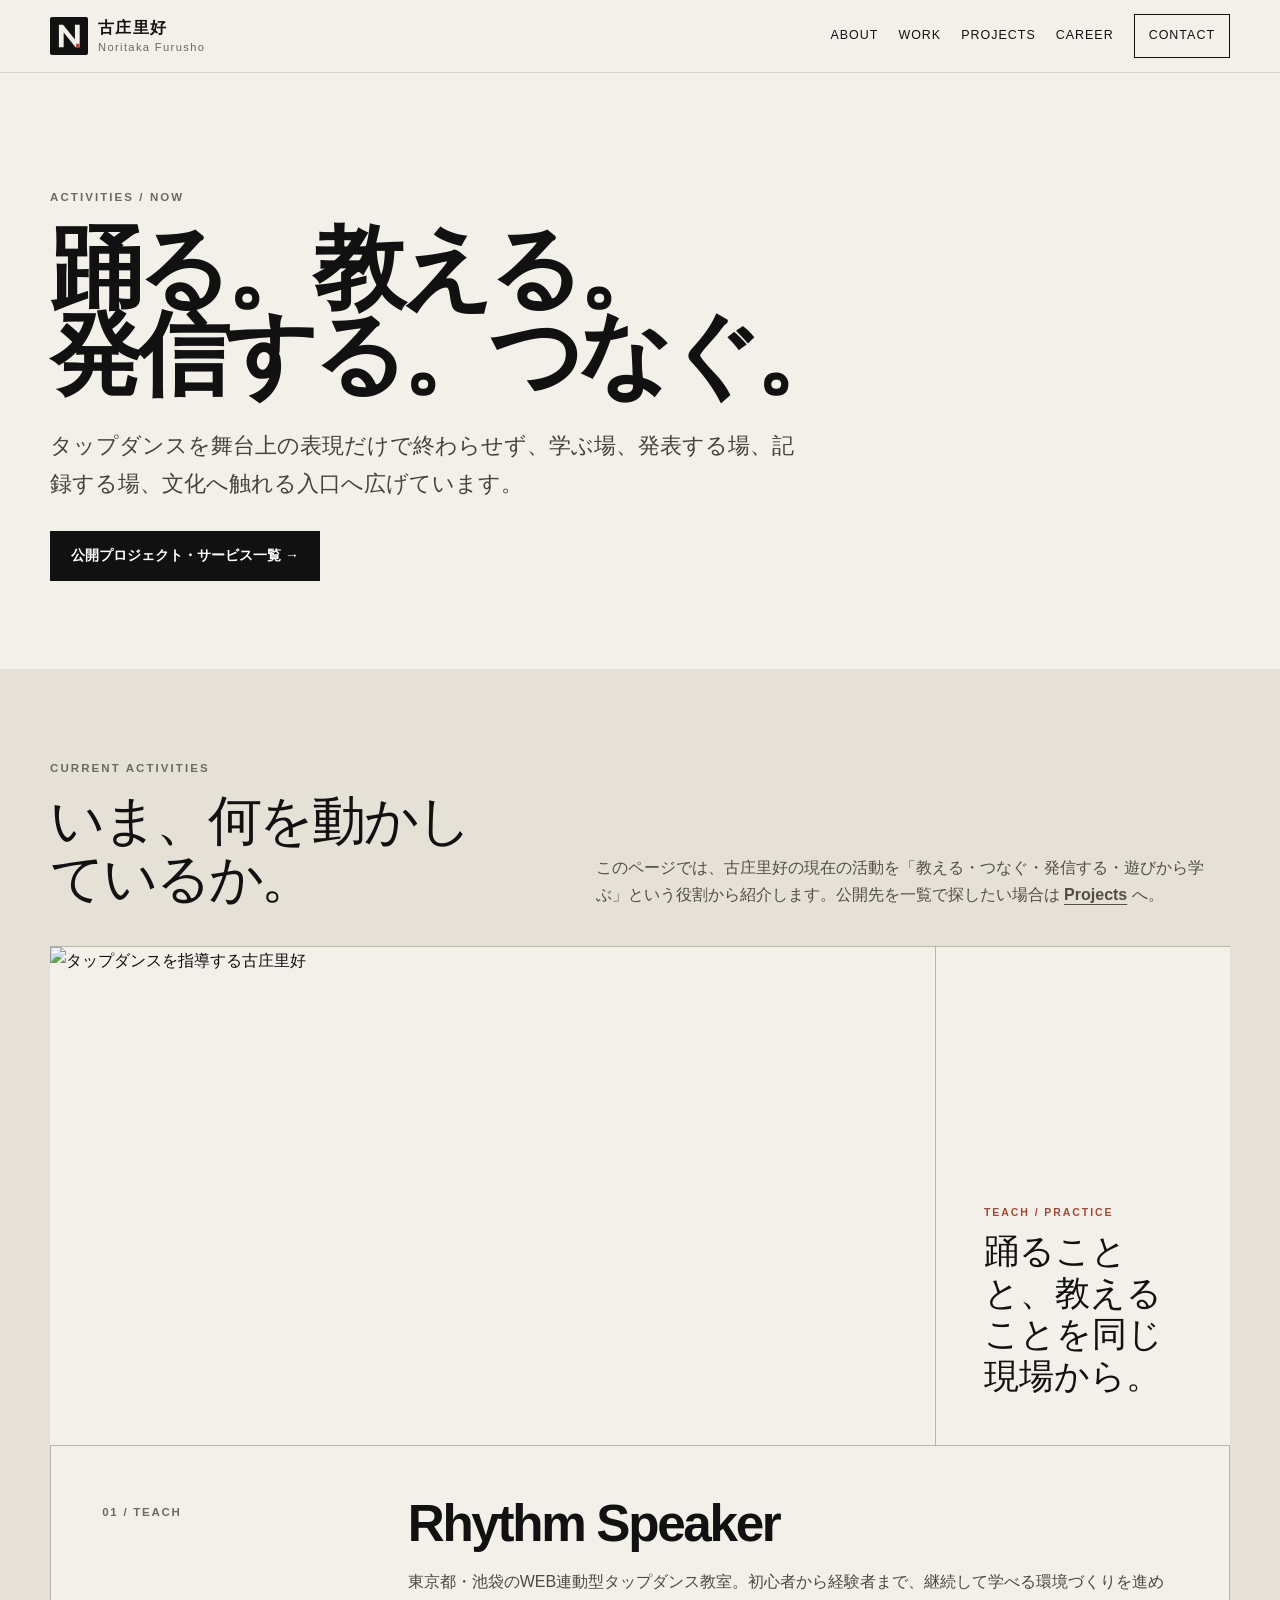
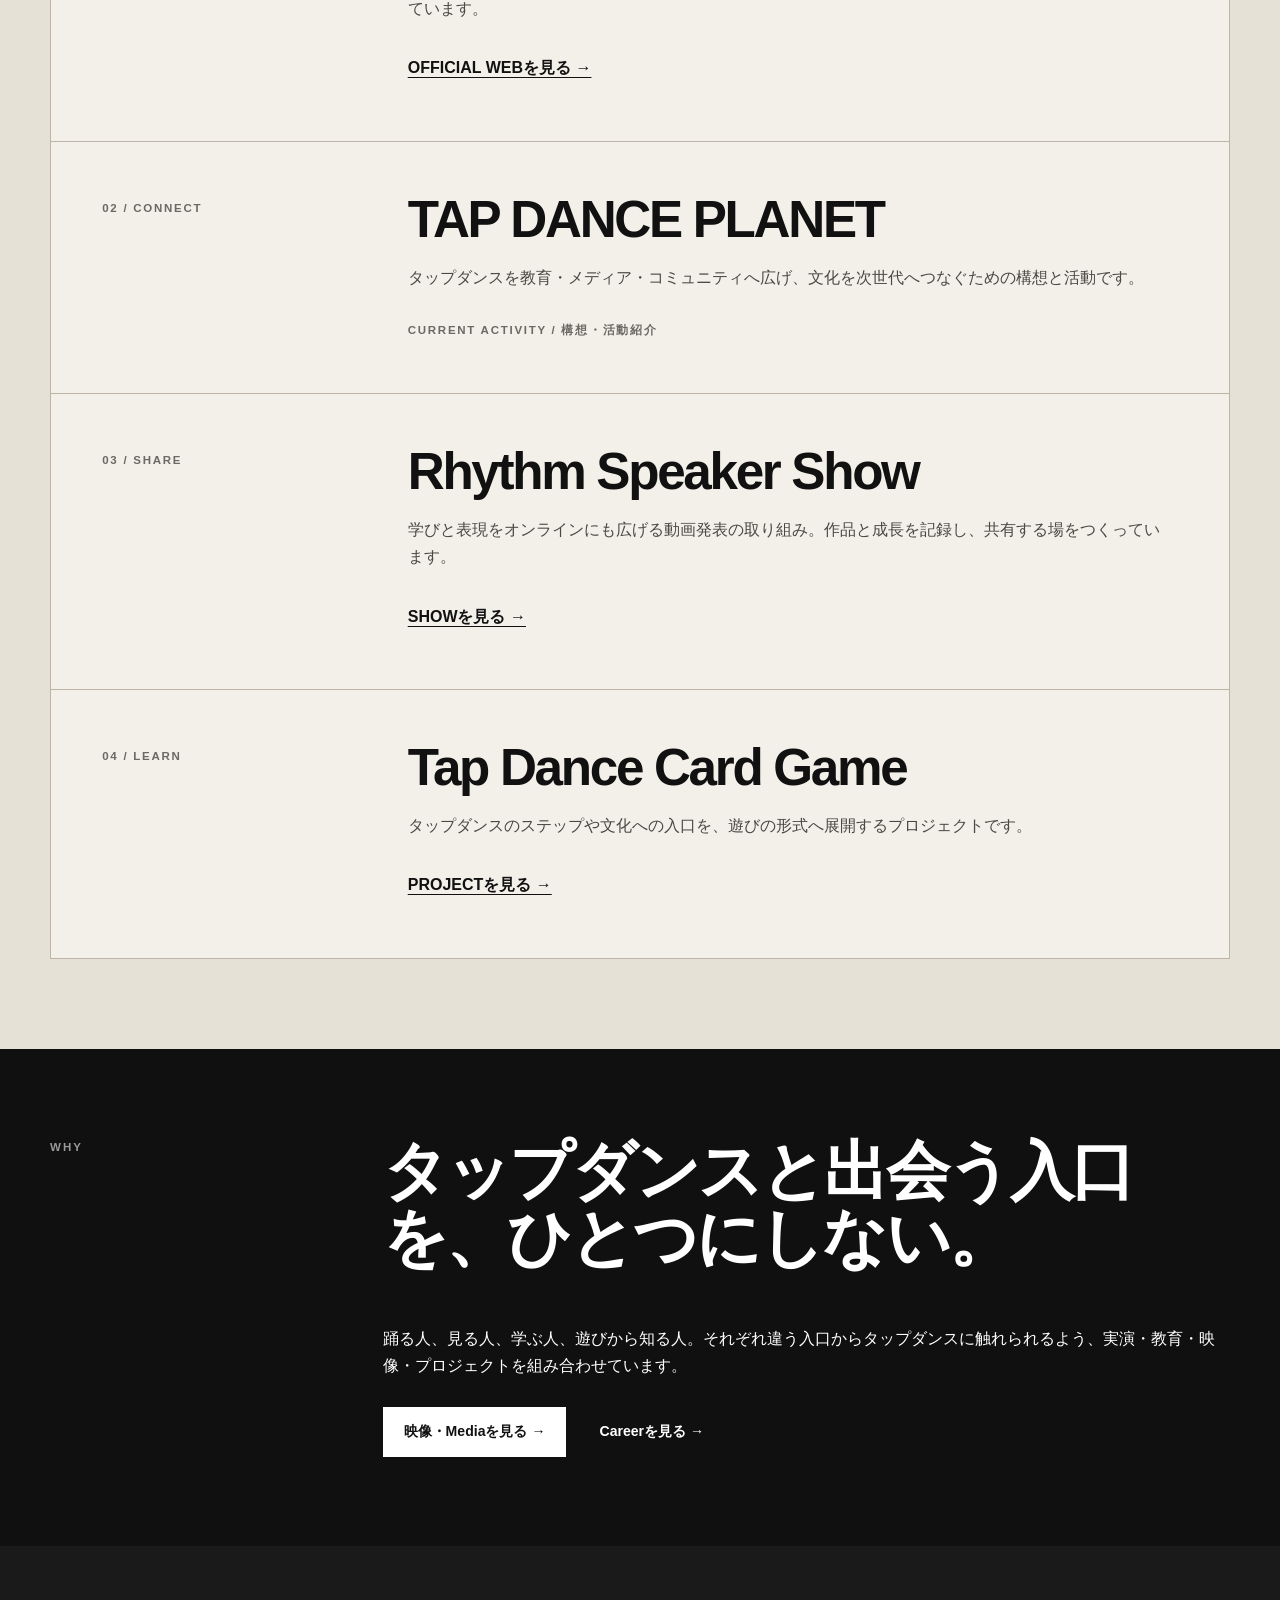
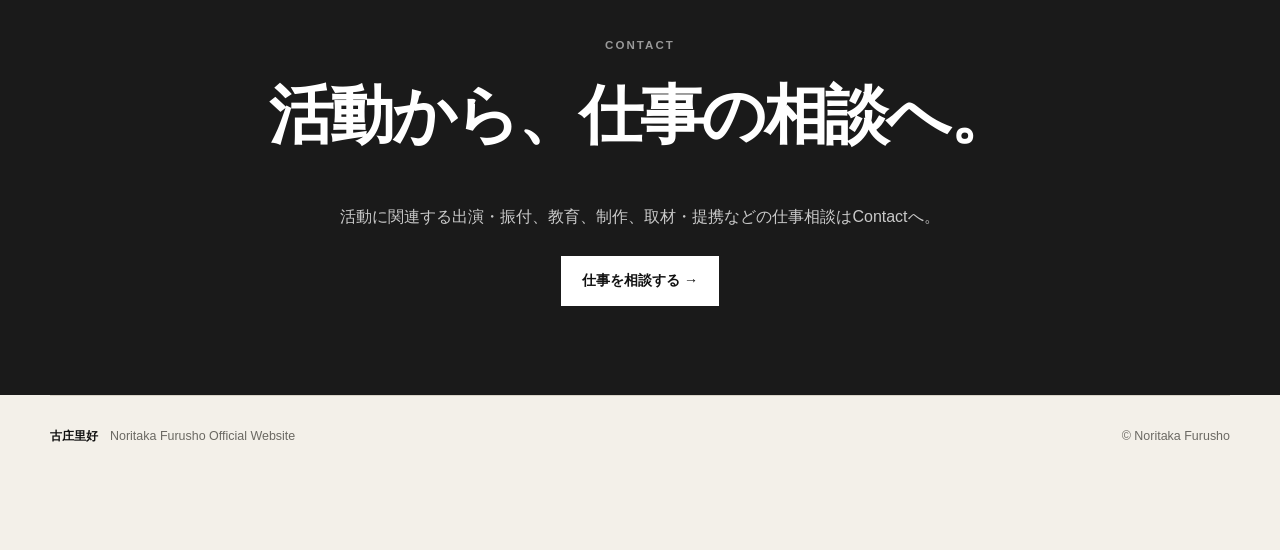
==== commit d5e9155a: "Align professional work language across authority pages" ====
--- a/activities/index.html
+++ b/activities/index.html
@@ -78,7 +78,7 @@
 
     <section class="section dark-section activities-principle"><div class="section-shell activities-principle-grid"><p class="section-label">WHY</p><div><h2>タップダンスと出会う入口を、ひとつにしない。</h2><p>踊る人、見る人、学ぶ人、遊びから知る人。それぞれ違う入口からタップダンスに触れられるよう、実演・教育・映像・プロジェクトを組み合わせています。</p><div class="hero-actions"><a class="button light" href="../media/">映像・Mediaを見る →</a><a class="button secondary" href="../career/">Careerを見る →</a></div></div></div></section>
 
-    <section class="section contact-section"><div class="section-shell contact-inner"><p class="section-label">CONTACT</p><h2>活動から、仕事の相談へ。</h2><p>共同企画、学校教育、企業研修、ワークショップ、取材など、目的別の依頼内容をContactページで確認できます。</p><a class="button primary light" href="../contact/">依頼内容を確認する →</a></div></section>
+    <section class="section contact-section"><div class="section-shell contact-inner"><p class="section-label">CONTACT</p><h2>活動から、仕事の相談へ。</h2><p>活動に関連する出演・振付、教育、制作、取材・提携などの仕事相談はContactへ。</p><a class="button primary light" href="../contact/">仕事を相談する →</a></div></section>
   </main>
   <footer class="footer section-shell"><div><strong>古庄里好</strong><span>Noritaka Furusho Official Website</span></div><p>© Noritaka Furusho</p></footer>
 </body>
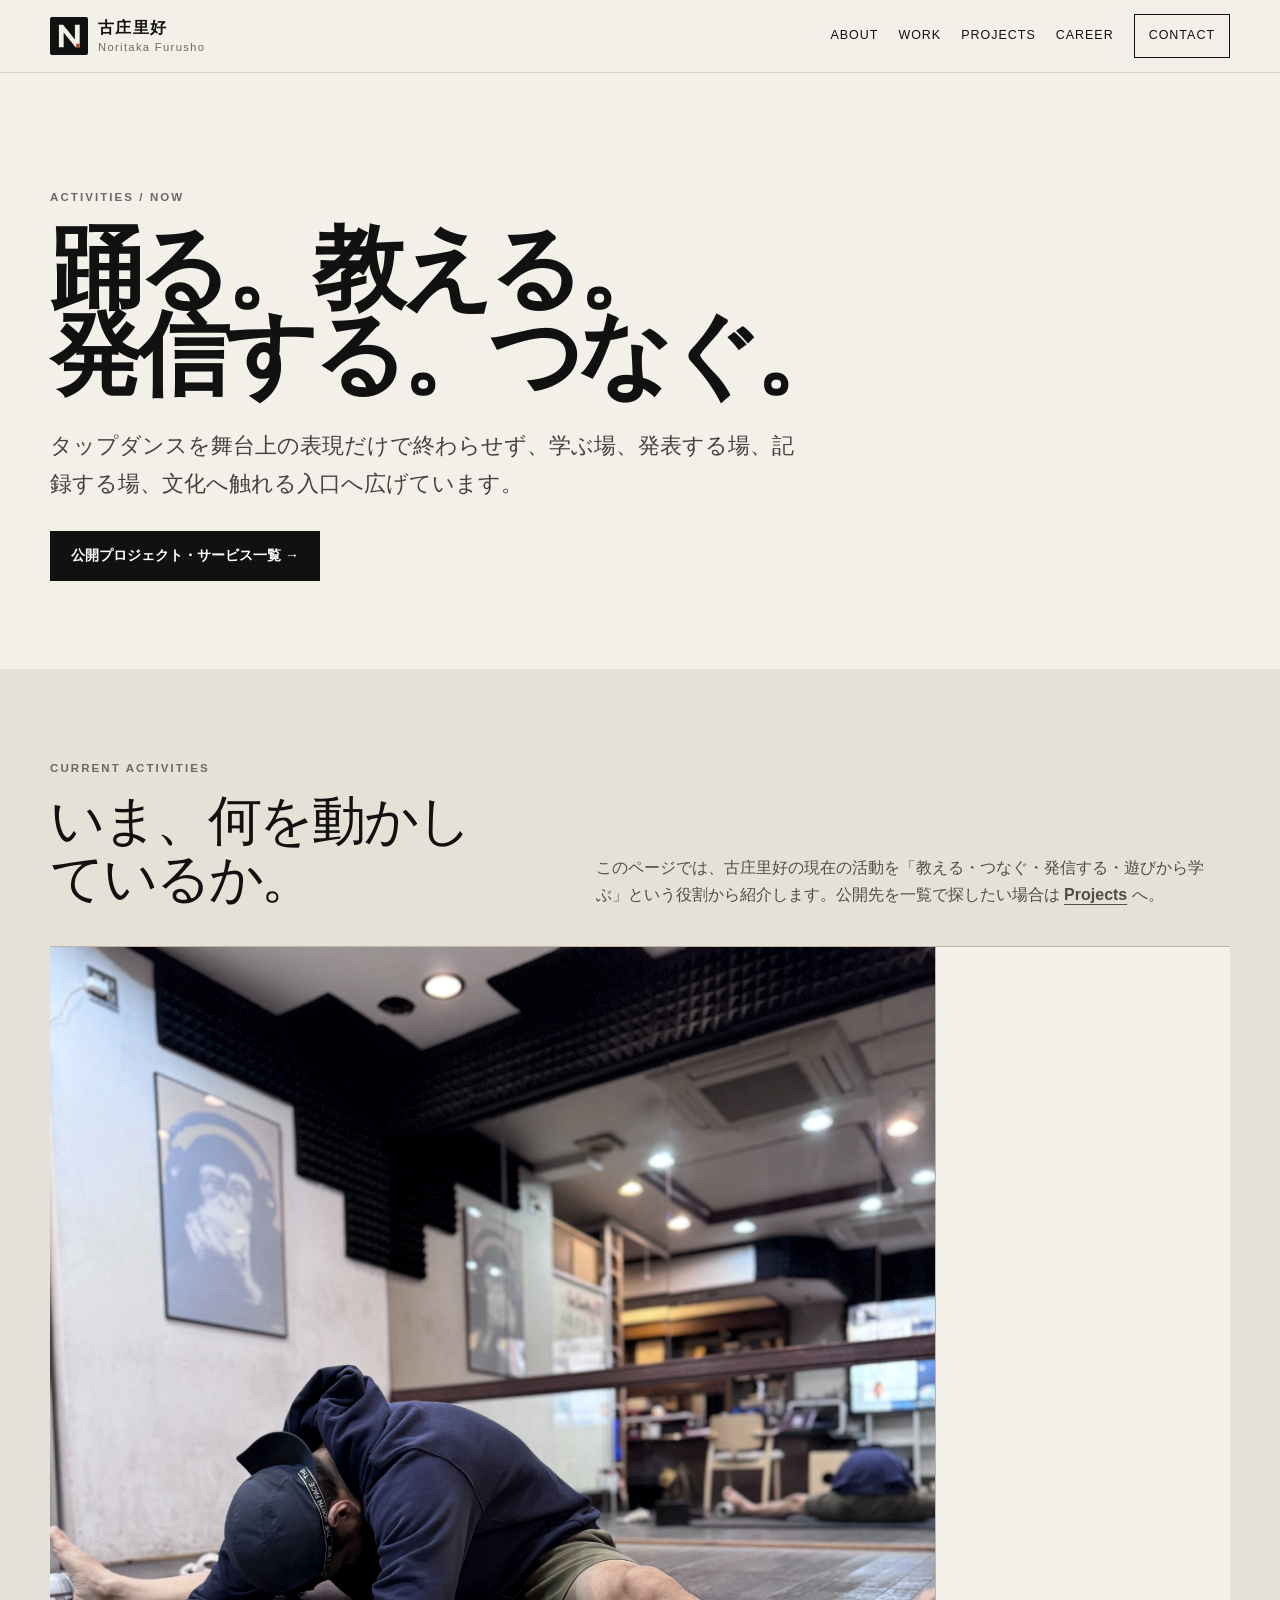
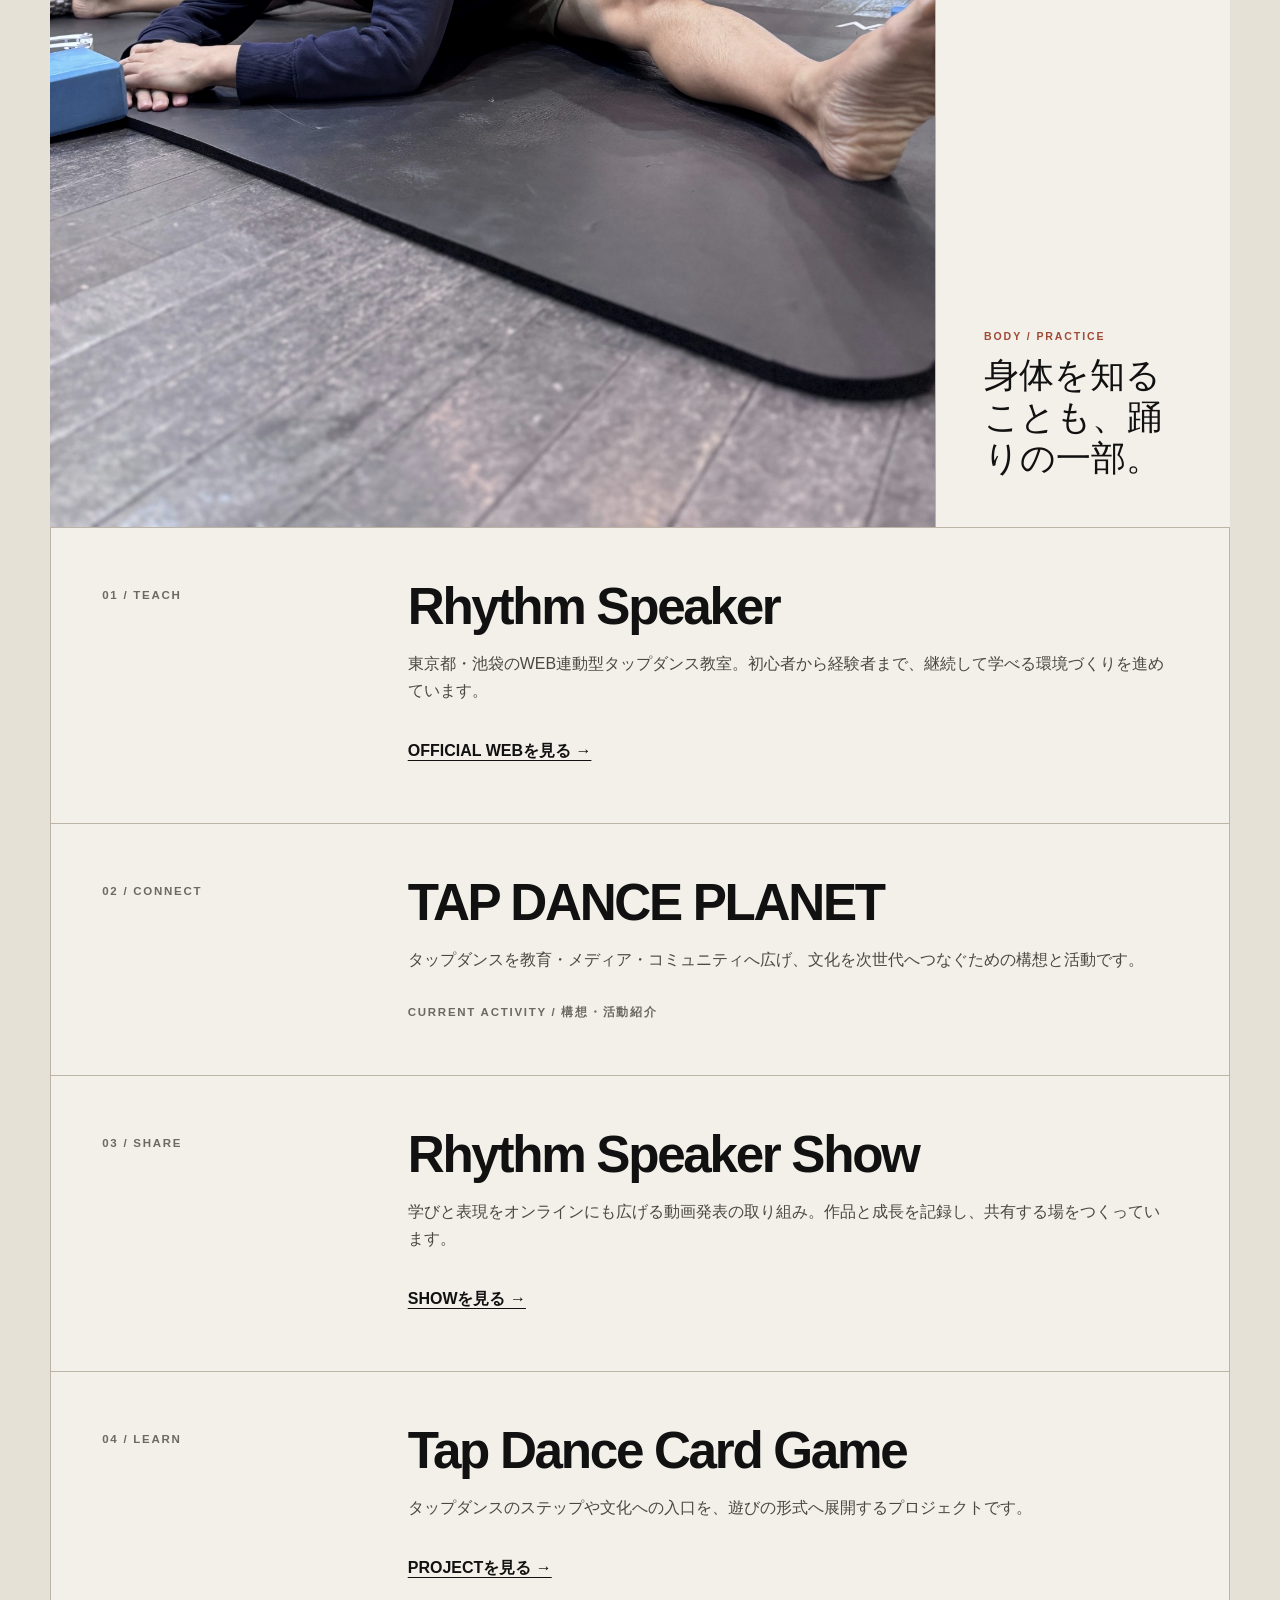
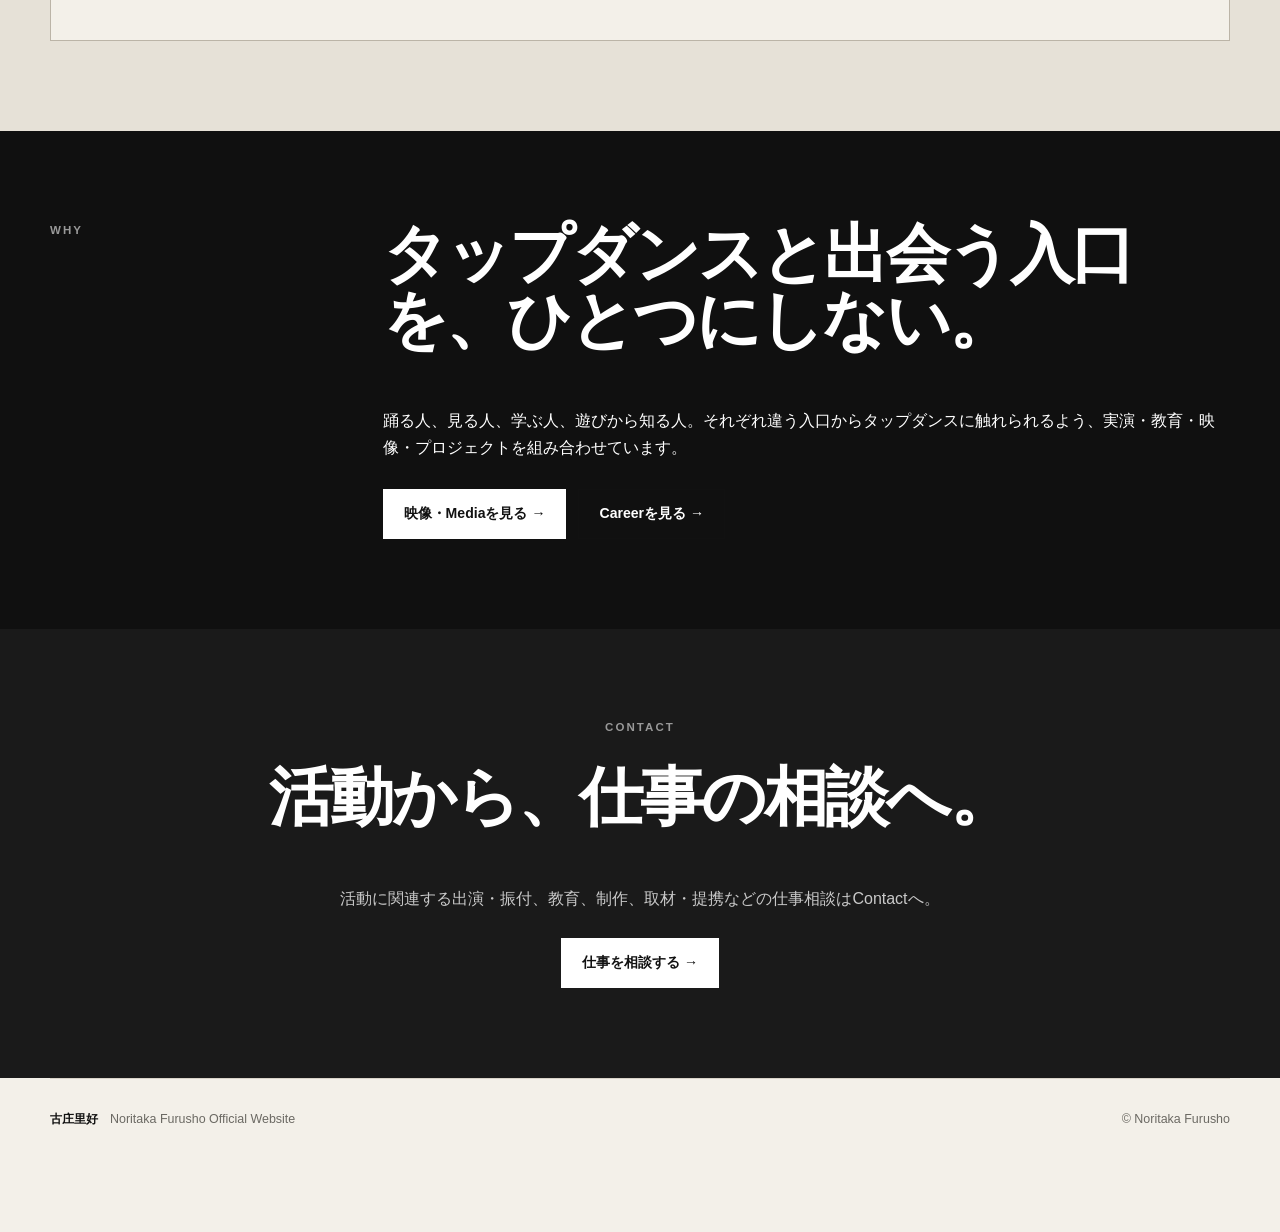
==== commit b8935e8f: "ui: integrate distinct approved photos across editorial sections" ====
--- a/activities/index.html
+++ b/activities/index.html
@@ -7,9 +7,8 @@
   <meta name="description" content="古庄里好（Noritaka Furusho）の現在の活動。Rhythm Speaker、TAP DANCE PLANET、Rhythm Speaker Show、Tap Dance Card Gameなど、教育・発信・文化継承へ広がる取り組みを紹介します。">
   <meta name="theme-color" content="#111111">
   <link rel="icon" type="image/svg+xml" href="../assets/icons/furusho-mark.svg">
-  <link rel="apple-touch-icon" href="../assets/icons/nf-tap-icon.png">
   <link rel="manifest" href="../site.webmanifest">
-  <meta name="apple-mobile-web-app-title" content="NF TAP">
+  <meta name="apple-mobile-web-app-title" content="NORITAP">
   <link rel="canonical" href="https://noritap.github.io/furusho-official/activities/">
   <meta property="og:type" content="website">
   <meta property="og:locale" content="ja_JP">
@@ -52,8 +51,8 @@
           <p>このページでは、古庄里好の現在の活動を「教える・つなぐ・発信する・遊びから学ぶ」という役割から紹介します。公開先を一覧で探したい場合は <a class="text-link" href="../projects/">Projects</a> へ。</p>
         </div>
         <figure class="activities-context-visual">
-          <img src="https://noritap.github.io/rhythmspeaker/instructor-action.jpg" alt="タップダンスを指導する古庄里好" width="1600" height="900" loading="lazy" decoding="async">
-          <figcaption><span>TEACH / PRACTICE</span><strong>踊ることと、教えることを同じ現場から。</strong></figcaption>
+          <img src="../assets/images/editorial/studio-body-practice.jpg" alt="スタジオで身体の柔軟性と動きを確認する様子" width="1024" height="1365" loading="lazy" decoding="async">
+          <figcaption><span>BODY / PRACTICE</span><strong>身体を知ることも、踊りの一部。</strong></figcaption>
         </figure>
         <div class="activities-list">
           <article>
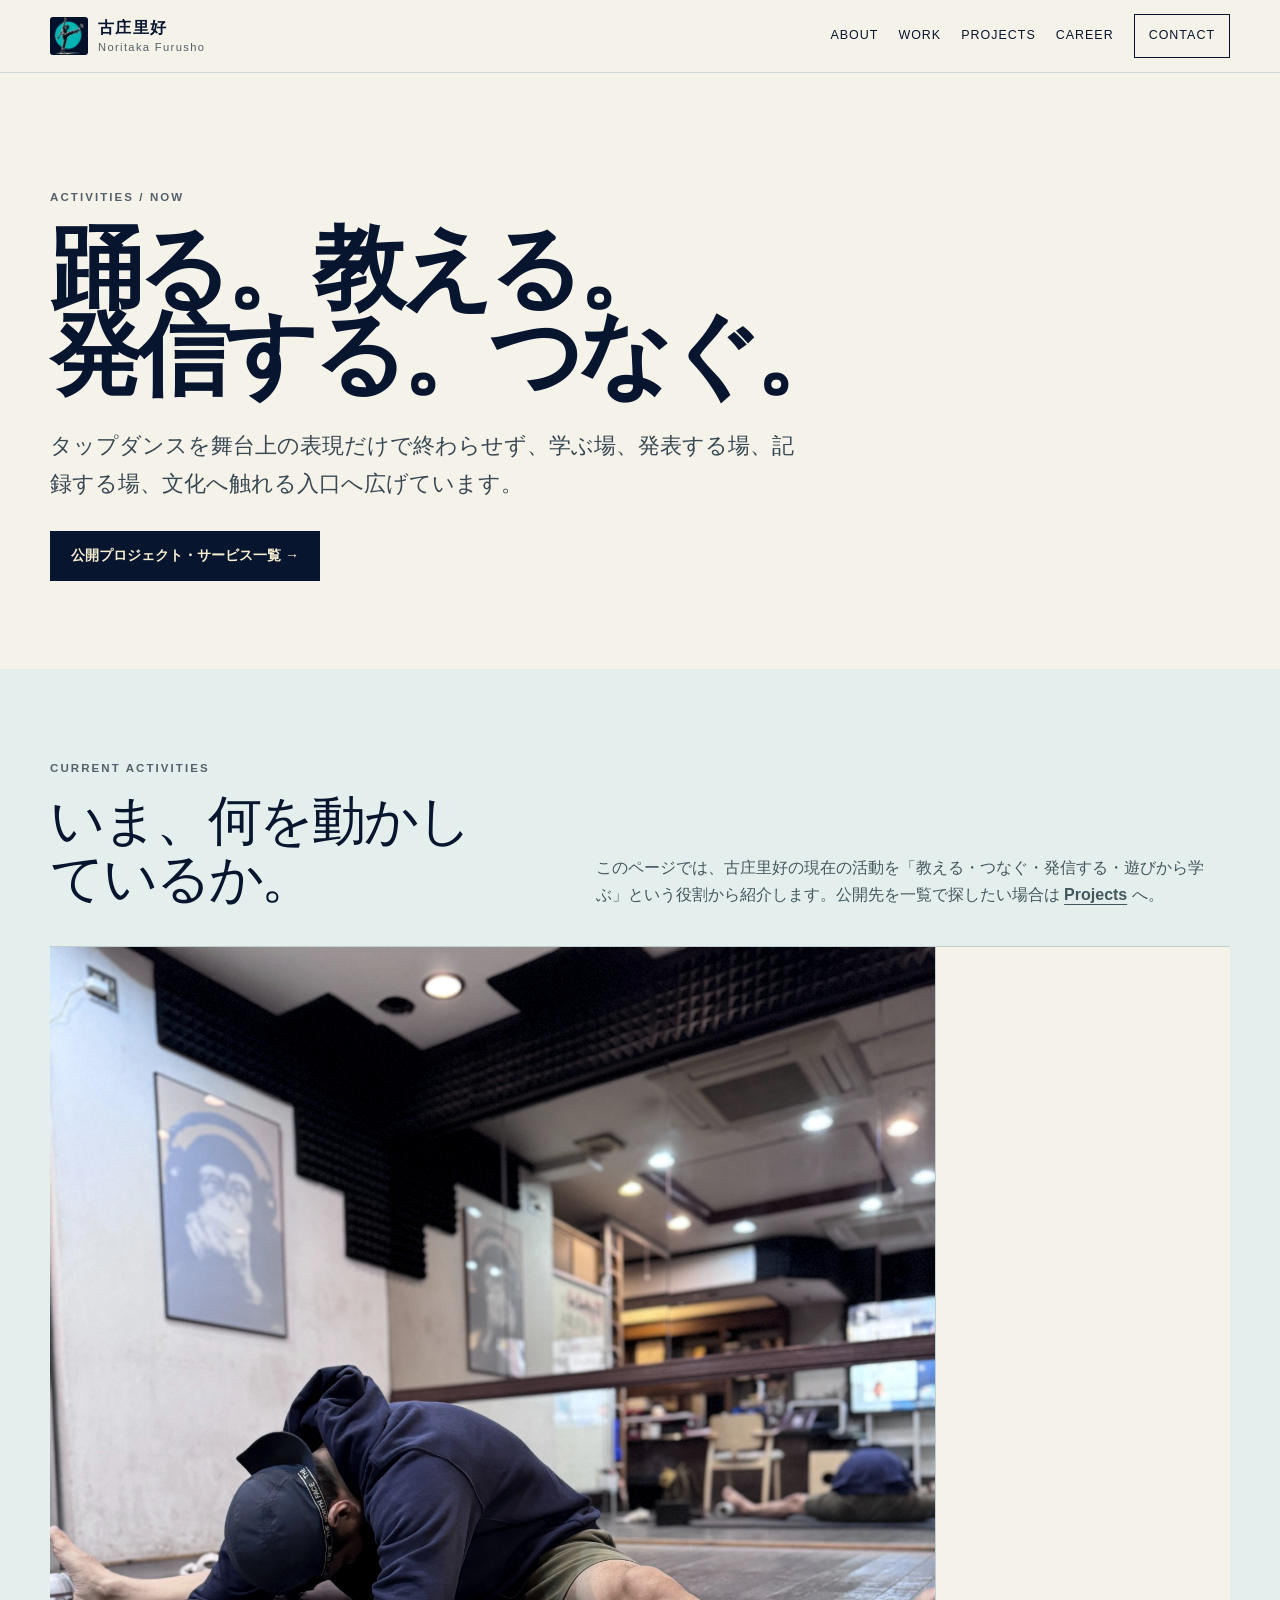
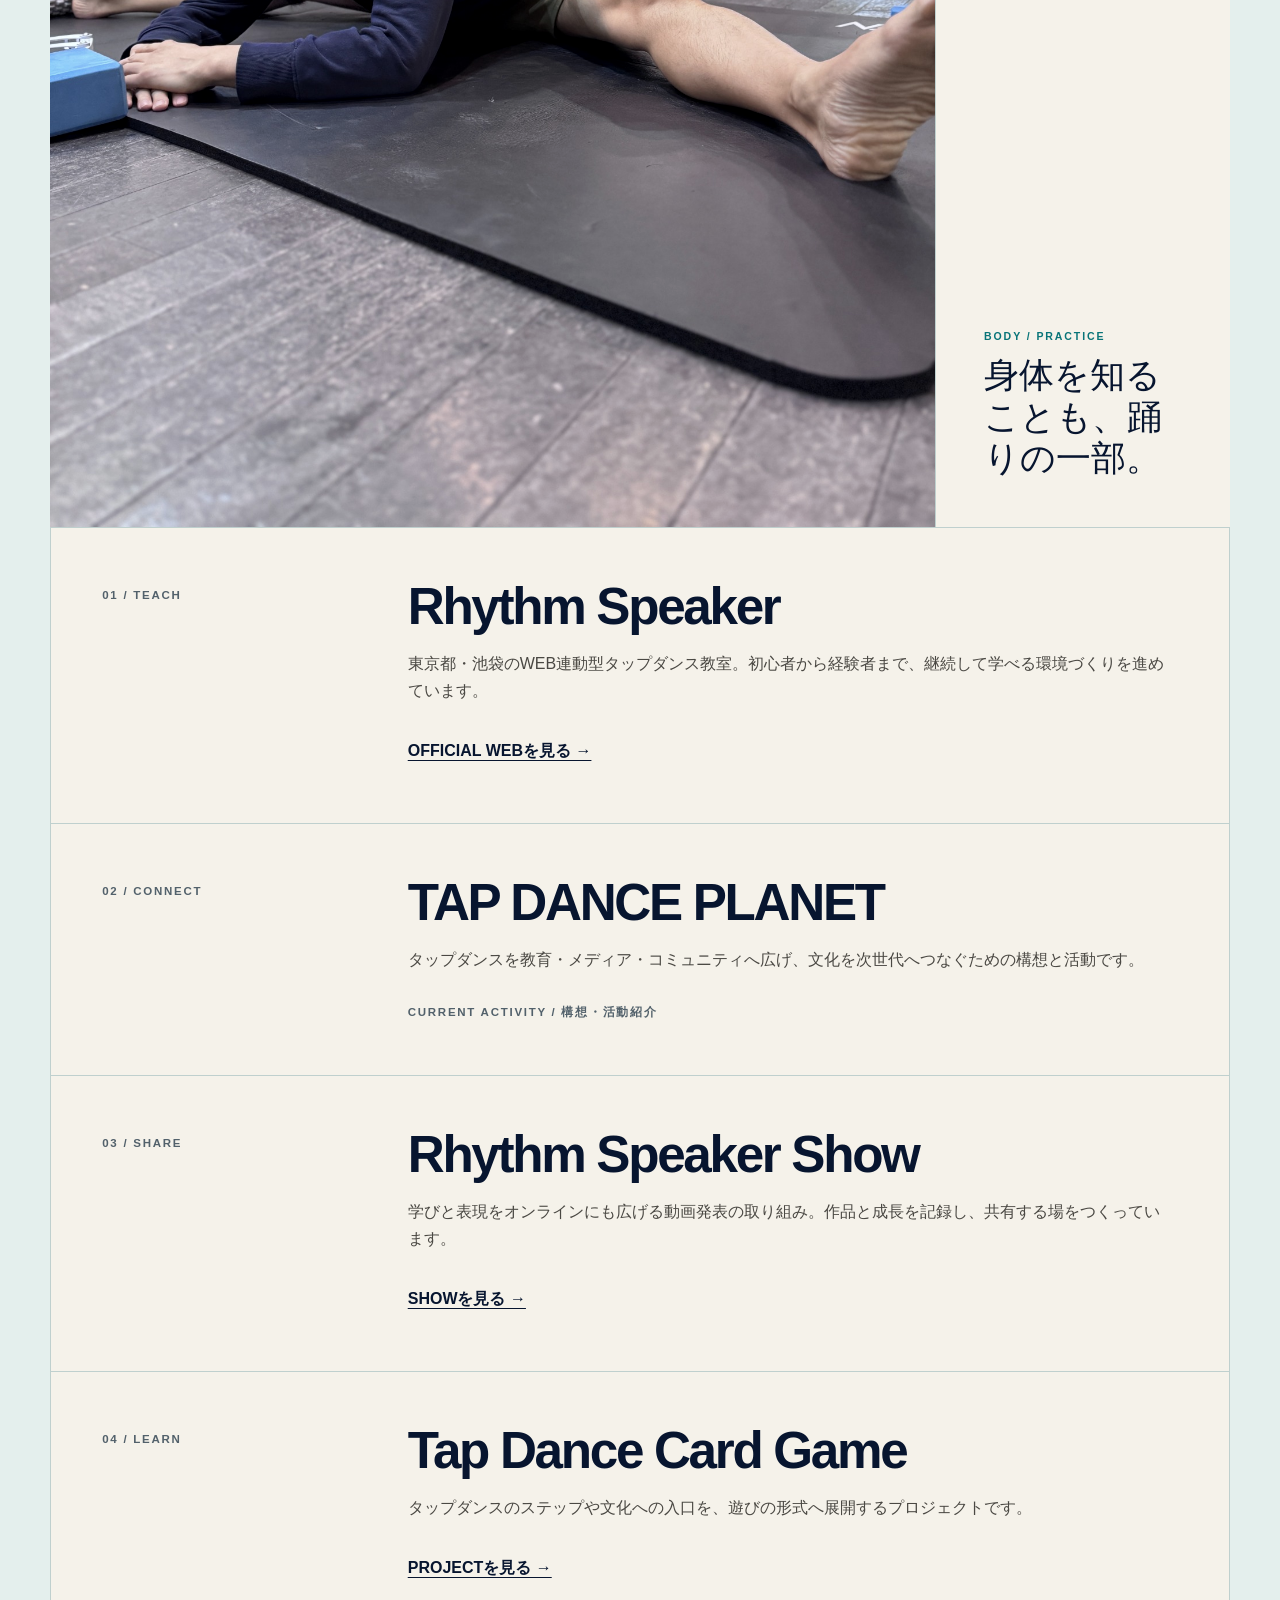
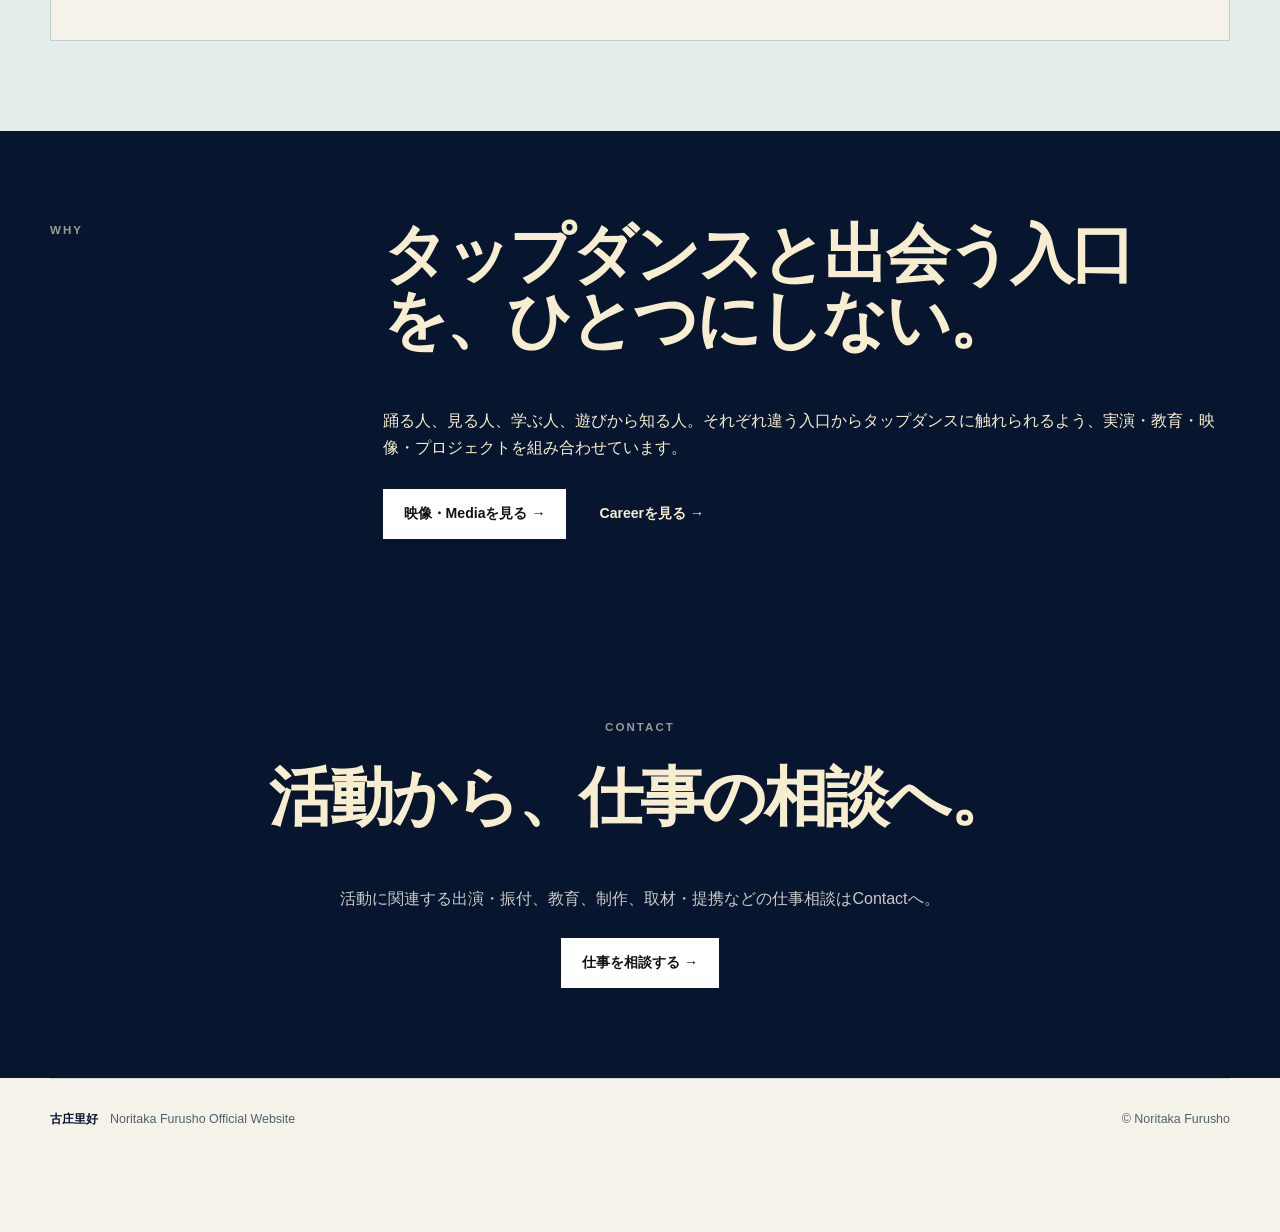
==== commit 3f6179fb: "fix(ui): match subpage browser theme to navy and correct studio route" ====
--- a/activities/index.html
+++ b/activities/index.html
@@ -5,7 +5,7 @@
   <meta name="viewport" content="width=device-width, initial-scale=1">
   <title>現在の活動 | 古庄里好 Noritaka Furusho</title>
   <meta name="description" content="古庄里好（Noritaka Furusho）の現在の活動。Rhythm Speaker、TAP DANCE PLANET、Rhythm Speaker Show、Tap Dance Card Gameなど、教育・発信・文化継承へ広がる取り組みを紹介します。">
-  <meta name="theme-color" content="#111111">
+  <meta name="theme-color" content="#07152F">
   <link rel="icon" type="image/svg+xml" href="../assets/icons/furusho-mark.svg">
   <link rel="manifest" href="../site.webmanifest">
   <meta name="apple-mobile-web-app-title" content="NORITAP">
--- a/assets/css/style.css
+++ b/assets/css/style.css
@@ -1,12 +1,13 @@
 :root {
-  --bg: #f3f0e9;
-  --surface: #ebe6dc;
-  --ink: #111;
-  --muted: #6b6963;
-  --line: #d8d3c8;
-  --dark: #101010;
-  --light: #fff;
-  --accent: #b74932;
+  --bg: #f5f2ea;
+  --surface: #e9e7df;
+  --ink: #07152f;
+  --muted: #52616b;
+  --line: #cbd7d6;
+  --dark: #07152f;
+  --light: #f7edcf;
+  --accent: #087478;
+  --accent-bright: #08b9b9;
   --max: 1180px;
 }
 
@@ -48,7 +49,7 @@
   justify-content: space-between;
   align-items: center;
   padding: 14px max(20px, calc((100vw - var(--max)) / 2));
-  background: rgba(243, 240, 233, .96);
+  background: rgba(245, 242, 234, .97);
   backdrop-filter: blur(14px);
   border-bottom: 1px solid var(--line);
 }
@@ -162,7 +163,7 @@
 .dark-section { background: var(--dark); color: var(--light); }
 .dark-section .section-label { color: #999; }
 
-.contact-section { background: #1a1a1a; color: #fff; }
+.contact-section { background: #07152f; color: #f7edcf; }
 .contact-inner { max-width: 920px; text-align: center; }
 .contact-inner .section-label { color: #999; }
 .contact-inner p { max-width: 760px; margin: 0 auto 26px; color: #c9c9c9; }
@@ -216,7 +217,7 @@
     grid-template-columns: .9fr 1.1fr;
     gap: 1px;
     padding: 8px;
-    background: rgba(243, 240, 233, .96);
+    background: rgba(245, 242, 234, .97);
     border-top: 1px solid var(--line);
     backdrop-filter: blur(14px);
   }
@@ -251,7 +252,7 @@
   display: block;
   flex: 0 0 38px;
   object-fit: cover;
-  border-radius: 2px;
+  border-radius: 3px;
 }
 .brand-copy {
   display: flex;
--- a/assets/css/subpage-visual-v3.css
+++ b/assets/css/subpage-visual-v3.css
@@ -3,11 +3,11 @@
 .visual-card{min-width:0;border:1px solid var(--line);background:var(--bg);display:flex;flex-direction:column;transition:transform .18s ease,box-shadow .18s ease}
 .visual-card:hover{transform:translateY(-2px);box-shadow:0 14px 34px rgba(0,0,0,.07)}
 .visual-card:focus-visible{outline:2px solid var(--ink);outline-offset:4px}
-.visual-card-media{position:relative;aspect-ratio:16/9;overflow:hidden;background:#1b1b1b;display:flex;align-items:flex-end;padding:20px;color:#fff}
+.visual-card-media{position:relative;aspect-ratio:16/9;overflow:hidden;background:#07152f;display:flex;align-items:flex-end;padding:20px;color:#fff}
 .visual-card-media img{position:absolute;inset:0;width:100%;height:100%;object-fit:cover;display:block;transition:transform .25s ease,filter .25s ease}
 .visual-card:hover .visual-card-media img{transform:scale(1.025)}
 .visual-card-media::after{content:"";position:absolute;inset:0;background:linear-gradient(to top,rgba(0,0,0,.72),rgba(0,0,0,.05) 64%);pointer-events:none}
-.visual-card-media.visual-type{align-items:center;justify-content:center;padding:0;background:linear-gradient(135deg,#151515,#353535)}
+.visual-card-media.visual-type{align-items:center;justify-content:center;padding:0;background:linear-gradient(135deg,#07152f,#102a44)}
 .visual-card-media.visual-type::after{display:none}
 .visual-type-mark{font-family:Georgia,"Yu Mincho","Hiragino Mincho ProN",serif;font-size:clamp(2.5rem,7vw,5.5rem);line-height:.9;letter-spacing:-.06em;text-align:center;opacity:.94}
 .visual-type-mark small{display:block;font-family:inherit;font-size:.16em;letter-spacing:.18em;margin-top:12px;opacity:.7}
@@ -15,7 +15,7 @@
 .visual-card-body{padding:22px;display:flex;flex-direction:column;flex:1;min-height:180px}
 .visual-card-kicker{font-size:.66rem;letter-spacing:.15em;color:var(--muted);font-weight:800;text-transform:uppercase}
 .visual-card h2,.visual-card h3{font-size:clamp(1.25rem,2.3vw,1.7rem);line-height:1.3;margin:18px 0 10px}
-.visual-card p{color:#4b4842;font-size:.92rem;margin-bottom:22px}
+.visual-card p{color:#44575d;font-size:.92rem;margin-bottom:22px}
 .visual-card-cta{margin-top:auto;display:inline-flex;align-items:center;min-height:44px;font-size:.76rem;letter-spacing:.1em;font-weight:800}
 .visual-card:hover .visual-card-cta{text-decoration:underline;text-underline-offset:4px}
 .dark-section .visual-card{background:var(--dark);border-color:#3a3a3a;color:#fff}
--- a/activities/activities.css
+++ b/activities/activities.css
@@ -1,14 +1,14 @@
 .activities-hero{padding:clamp(72px,9vw,120px) 0 clamp(56px,7vw,88px)}
 .activities-title{font-size:clamp(3.2rem,7.2vw,7.4rem);line-height:.94;letter-spacing:-.055em;margin:18px 0 28px}
-.activities-lead{max-width:760px;font-size:clamp(1.05rem,2vw,1.4rem);color:#45423d}
-.activities-section{background:#e6e1d7}
-.activities-heading{display:grid;grid-template-columns:minmax(260px,.85fr) minmax(0,1.15fr);gap:clamp(32px,6vw,82px);align-items:end;margin-bottom:38px}.activities-heading h2{font-family:"Yu Mincho","Hiragino Mincho ProN",serif;font-size:clamp(2.2rem,4.2vw,4.2rem);font-weight:500;line-height:1.08;letter-spacing:-.04em;margin:14px 0 0}.activities-heading>p{max-width:660px;margin:0;color:#514d46}.activities-heading .text-link{min-height:auto}
-.activities-context-visual{display:grid;grid-template-columns:minmax(0,1.5fr) minmax(230px,.5fr);min-height:360px;margin:0;border-top:1px solid #bbb4a7;border-bottom:1px solid #bbb4a7;background:var(--bg)}
+.activities-lead{max-width:760px;font-size:clamp(1.05rem,2vw,1.4rem);color:#384954}
+.activities-section{background:#e4efed}
+.activities-heading{display:grid;grid-template-columns:minmax(260px,.85fr) minmax(0,1.15fr);gap:clamp(32px,6vw,82px);align-items:end;margin-bottom:38px}.activities-heading h2{font-family:"Yu Mincho","Hiragino Mincho ProN",serif;font-size:clamp(2.2rem,4.2vw,4.2rem);font-weight:500;line-height:1.08;letter-spacing:-.04em;margin:14px 0 0}.activities-heading>p{max-width:660px;margin:0;color:#44575d}.activities-heading .text-link{min-height:auto}
+.activities-context-visual{display:grid;grid-template-columns:minmax(0,1.5fr) minmax(230px,.5fr);min-height:360px;margin:0;border-top:1px solid #bfd0ce;border-bottom:1px solid #bfd0ce;background:var(--bg)}
 .activities-context-visual img{width:100%;height:100%;min-height:360px;display:block;object-fit:cover;object-position:center;filter:saturate(.86) contrast(1.03)}
-.activities-context-visual figcaption{display:flex;flex-direction:column;justify-content:flex-end;gap:9px;padding:clamp(24px,4vw,48px);border-left:1px solid #bbb4a7}
-.activities-context-visual figcaption span{color:#9f4a36;font-size:.66rem;font-weight:800;letter-spacing:.18em}
+.activities-context-visual figcaption{display:flex;flex-direction:column;justify-content:flex-end;gap:9px;padding:clamp(24px,4vw,48px);border-left:1px solid #bfd0ce}
+.activities-context-visual figcaption span{color:#087478;font-size:.66rem;font-weight:800;letter-spacing:.18em}
 .activities-context-visual figcaption strong{max-width:280px;font-family:"Yu Mincho","Hiragino Mincho ProN",serif;font-size:clamp(1.45rem,2.7vw,2.5rem);font-weight:500;line-height:1.2}
-.activities-list{display:grid;gap:1px;background:#bbb4a7;border:1px solid #bbb4a7;border-top:0}
+.activities-list{display:grid;gap:1px;background:#bfd0ce;border:1px solid #bfd0ce;border-top:0}
 .activities-list article{display:grid;grid-template-columns:minmax(140px,.35fr) minmax(0,1fr);gap:36px;background:var(--bg);padding:clamp(28px,4vw,52px)}
 .activity-kicker{font-size:.72rem;letter-spacing:.15em;color:var(--muted);font-weight:700}
 .activities-list h2{font-size:clamp(2rem,4vw,4rem);margin-bottom:16px}
@@ -17,4 +17,4 @@
 .activities-principle h2{font-size:clamp(2.4rem,5vw,5rem);line-height:1.04}
 .activities-principle p:last-child{max-width:760px;color:#c7c7c7}
 [aria-current="page"]{font-weight:800}
-@media(max-width:760px){.activities-heading,.activities-list article,.activities-principle-grid{grid-template-columns:1fr;gap:16px}.activities-heading{margin-bottom:28px}.activities-title{font-size:clamp(2.9rem,14vw,5rem)}.activities-context-visual{grid-template-columns:1fr;min-height:0}.activities-context-visual img{min-height:0;aspect-ratio:4/3}.activities-context-visual figcaption{padding:20px 0 22px;border-left:0;border-top:1px solid #bbb4a7;background:#e6e1d7}}+@media(max-width:760px){.activities-heading,.activities-list article,.activities-principle-grid{grid-template-columns:1fr;gap:16px}.activities-heading{margin-bottom:28px}.activities-title{font-size:clamp(2.9rem,14vw,5rem)}.activities-context-visual{grid-template-columns:1fr;min-height:0}.activities-context-visual img{min-height:0;aspect-ratio:4/3}.activities-context-visual figcaption{padding:20px 0 22px;border-left:0;border-top:1px solid #bfd0ce;background:#e4efed}}
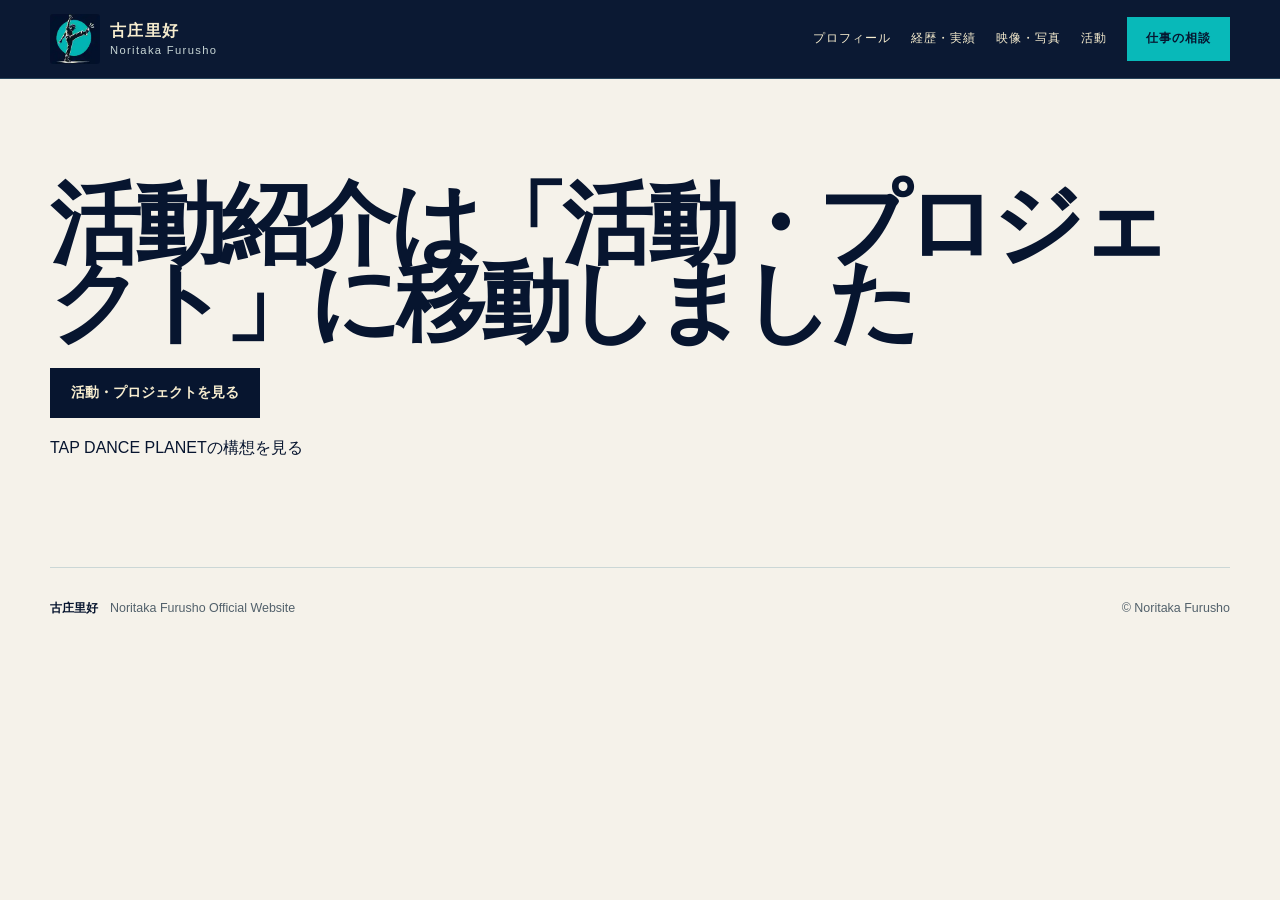
==== commit aee73496: "Streamline official site navigation, activities and booking" ====
--- a/activities/index.html
+++ b/activities/index.html
@@ -1,6 +1,7 @@
 <!doctype html>
 <html lang="ja">
 <head>
+  <meta name="robots" content="noindex">
   <meta charset="utf-8">
   <meta name="viewport" content="width=device-width, initial-scale=1">
   <title>現在の活動 | 古庄里好 Noritaka Furusho</title>
@@ -9,12 +10,12 @@
   <link rel="icon" type="image/svg+xml" href="../assets/icons/furusho-mark.svg">
   <link rel="manifest" href="../site.webmanifest">
   <meta name="apple-mobile-web-app-title" content="NORITAP">
-  <link rel="canonical" href="https://noritap.github.io/furusho-official/activities/">
+  <link rel="canonical" href="https://noritap.github.io/furusho-official/projects/">
   <meta property="og:type" content="website">
   <meta property="og:locale" content="ja_JP">
   <meta property="og:title" content="現在の活動 | 古庄里好 Noritaka Furusho">
   <meta property="og:description" content="Rhythm Speaker、TAP DANCE PLANET、Rhythm Speaker Show、Tap Dance Card Gameなど現在の活動。">
-  <meta property="og:url" content="https://noritap.github.io/furusho-official/activities/">
+  <meta property="og:url" content="https://noritap.github.io/furusho-official/projects/">
   <meta property="og:image" content="https://noritap.github.io/furusho-official/assets/images/furusho-profile-main.jpg">
   <meta name="twitter:card" content="summary_large_image">
   <link rel="stylesheet" href="../assets/css/style.css">
@@ -29,55 +30,27 @@
       <span class="brand-copy"><span class="brand-ja">古庄里好</span><span class="brand-en">Noritaka Furusho</span></span>
     </a>
     <nav class="nav" aria-label="メインナビゲーション">
-      <a href="../#about">About</a>
-      <a href="../#work">Work</a>
-      <a href="../projects/">Projects</a>
-      <a href="../career/">Career</a>
-      <a class="nav-cta" href="../contact/">Contact</a>
+      <a href="../profile/">プロフィール</a>
+      <a href="../career/">経歴・実績</a>
+      <a href="../media/">映像・写真</a>
+      <a href="../projects/">活動</a>
+      <a class="nav-cta" href="../contact/">仕事の相談</a>
     </nav>
+    <details class="site-mobile-menu">
+      <summary>メニュー</summary>
+      <nav aria-label="モバイルメニュー">
+      <a href="../profile/">プロフィール</a>
+      <a href="../career/">経歴・実績</a>
+      <a href="../media/">映像・写真</a>
+      <a href="../projects/">活動</a>
+      <a class="nav-cta" href="../contact/">仕事の相談</a>
+      </nav>
+    </details>
   </header>
-  <main id="main">
-    <section class="activities-hero section-shell">
-      <p class="eyebrow">ACTIVITIES / NOW</p>
-      <h1 class="activities-title">踊る。教える。<br>発信する。つなぐ。</h1>
-      <p class="activities-lead">タップダンスを舞台上の表現だけで終わらせず、学ぶ場、発表する場、記録する場、文化へ触れる入口へ広げています。</p>
-      <div class="hero-actions"><a class="button primary" href="../projects/">公開プロジェクト・サービス一覧 →</a></div>
-    </section>
-
-    <section class="section activities-section">
-      <div class="section-shell">
-        <div class="activities-heading">
-          <div><p class="section-label">CURRENT ACTIVITIES</p><h2>いま、何を動かしているか。</h2></div>
-          <p>このページでは、古庄里好の現在の活動を「教える・つなぐ・発信する・遊びから学ぶ」という役割から紹介します。公開先を一覧で探したい場合は <a class="text-link" href="../projects/">Projects</a> へ。</p>
-        </div>
-        <figure class="activities-context-visual">
-          <img src="../assets/images/editorial/studio-body-practice.jpg" alt="スタジオで身体の柔軟性と動きを確認する様子" width="1024" height="1365" loading="lazy" decoding="async">
-          <figcaption><span>BODY / PRACTICE</span><strong>身体を知ることも、踊りの一部。</strong></figcaption>
-        </figure>
-        <div class="activities-list">
-          <article>
-            <div><span class="activity-kicker">01 / TEACH</span></div>
-            <div><h2>Rhythm Speaker</h2><p>東京都・池袋のWEB連動型タップダンス教室。初心者から経験者まで、継続して学べる環境づくりを進めています。</p><a class="text-link" href="https://noritap.github.io/rhythmspeaker/" target="_blank" rel="noopener noreferrer">OFFICIAL WEBを見る →</a></div>
-          </article>
-          <article>
-            <div><span class="activity-kicker">02 / CONNECT</span></div>
-            <div><h2>TAP DANCE PLANET</h2><p>タップダンスを教育・メディア・コミュニティへ広げ、文化を次世代へつなぐための構想と活動です。</p><span class="activity-kicker">CURRENT ACTIVITY / 構想・活動紹介</span></div>
-          </article>
-          <article>
-            <div><span class="activity-kicker">03 / SHARE</span></div>
-            <div><h2>Rhythm Speaker Show</h2><p>学びと表現をオンラインにも広げる動画発表の取り組み。作品と成長を記録し、共有する場をつくっています。</p><a class="text-link" href="https://noritap.github.io/rhythmspeaker/rss/" target="_blank" rel="noopener noreferrer">SHOWを見る →</a></div>
-          </article>
-          <article>
-            <div><span class="activity-kicker">04 / LEARN</span></div>
-            <div><h2>Tap Dance Card Game</h2><p>タップダンスのステップや文化への入口を、遊びの形式へ展開するプロジェクトです。</p><a class="text-link" href="https://noritap.github.io/tapdance-cardgame/" target="_blank" rel="noopener noreferrer">PROJECTを見る →</a></div>
-          </article>
-        </div>
-      </div>
-    </section>
-
-    <section class="section dark-section activities-principle"><div class="section-shell activities-principle-grid"><p class="section-label">WHY</p><div><h2>タップダンスと出会う入口を、ひとつにしない。</h2><p>踊る人、見る人、学ぶ人、遊びから知る人。それぞれ違う入口からタップダンスに触れられるよう、実演・教育・映像・プロジェクトを組み合わせています。</p><div class="hero-actions"><a class="button light" href="../media/">映像・Mediaを見る →</a><a class="button secondary" href="../career/">Careerを見る →</a></div></div></div></section>
-
-    <section class="section contact-section"><div class="section-shell contact-inner"><p class="section-label">CONTACT</p><h2>活動から、仕事の相談へ。</h2><p>活動に関連する出演・振付、教育、制作、取材・提携などの仕事相談はContactへ。</p><a class="button primary light" href="../contact/">仕事を相談する →</a></div></section>
+  <main id="main" class="section-shell section">
+    <h1>活動紹介は「活動・プロジェクト」に移動しました</h1>
+    <p><a class="button primary" href="../projects/">活動・プロジェクトを見る</a></p>
+    <p><a href="../projects/#vision">TAP DANCE PLANETの構想を見る</a></p>
   </main>
   <footer class="footer section-shell"><div><strong>古庄里好</strong><span>Noritaka Furusho Official Website</span></div><p>© Noritaka Furusho</p></footer>
 </body>
--- a/assets/css/style.css
+++ b/assets/css/style.css
@@ -49,19 +49,21 @@
   justify-content: space-between;
   align-items: center;
   padding: 14px max(20px, calc((100vw - var(--max)) / 2));
-  background: rgba(245, 242, 234, .97);
+  background: rgba(7, 21, 47, .98);
+  color: #f7edcf;
   backdrop-filter: blur(14px);
-  border-bottom: 1px solid var(--line);
+  border-bottom: 1px solid #29445a;
 }
 .brand { display: flex; flex-direction: column; line-height: 1.1; flex: 0 0 auto; }
 .brand-ja { font-weight: 800; letter-spacing: .08em; }
-.brand-en { font-size: .7rem; letter-spacing: .12em; color: var(--muted); margin-top: 4px; }
+.brand-en { font-size: .7rem; letter-spacing: .12em; color: #c7d5d5; margin-top: 4px; }
+.site-mobile-menu { display: none; }
 .nav { display: flex; gap: 20px; align-items: center; font-size: .78rem; text-transform: uppercase; letter-spacing: .08em; }
 .nav a { min-height: 44px; display: inline-flex; align-items: center; transition: opacity .18s ease, background-color .18s ease, color .18s ease; }
 .nav a:hover { opacity: .58; }
 .nav [aria-current="page"] { font-weight: 800; text-decoration: underline; text-underline-offset: 5px; }
-.nav-cta { padding: 0 14px; border: 1px solid var(--ink); }
-.nav-cta:hover { opacity: 1 !important; background: var(--ink); color: var(--light); }
+.nav-cta { padding: 0 18px; border: 1px solid #08b9b9; background: #08b9b9; color: #07152f; font-weight: 800; }
+.nav-cta:hover { opacity: 1 !important; background: #f7edcf; color: #07152f; border-color: #f7edcf; }
 
 .hero {
   min-height: 72vh;
@@ -192,8 +194,21 @@
   .section-shell { width: min(calc(100% - 28px), var(--max)); }
   .site-header { padding: 10px 14px; gap: 12px; }
   .brand-en { font-size: .6rem; }
-  .nav a:not(.nav-cta) { display: none; }
-  .nav { gap: 0; }
+  .site-header > .nav { display: none; }
+  .site-mobile-menu { display: block; position: relative; color: #F5F2EA; }
+  .site-mobile-menu summary { cursor: pointer; padding: 10px 12px; min-height: 44px; }
+  .site-mobile-menu nav {
+    position: absolute;
+    right: 0;
+    top: 100%;
+    width: min(240px, calc(100vw - 28px));
+    display: grid;
+    padding: 8px;
+    background: #07152F;
+    border: 1px solid #8896ac;
+  }
+  .site-mobile-menu nav a { padding: 12px; color: #F5F2EA; }
+  .site-mobile-menu nav a[aria-current="page"] { text-decoration: underline; }
   .nav-cta { min-height: 42px; padding: 0 12px; }
   .hero { padding: 42px 0 38px; gap: 26px; }
   h1 { margin-bottom: 22px; }
@@ -247,10 +262,10 @@
   gap: 10px;
 }
 .brand-mark {
-  width: 38px;
-  height: 38px;
+  width: 50px;
+  height: 50px;
   display: block;
-  flex: 0 0 38px;
+  flex: 0 0 50px;
   object-fit: cover;
   border-radius: 3px;
 }
@@ -261,5 +276,12 @@
 }
 @media (max-width: 720px) {
   .brand { gap: 8px; }
-  .brand-mark { width: 32px; height: 32px; flex-basis: 32px; }
-}+  .brand-mark { width: 38px; height: 38px; flex-basis: 38px; }
+}
+/* Adopted artist-site header: stage navy, warm light copy, bright accessible CTA. */
+.site-header .brand,
+.site-header .nav a:not(.nav-cta) { color: #f7edcf; }
+.site-header .nav-cta { color: #07152f; }
+.site-header .nav a:focus-visible,
+.site-header .brand:focus-visible { outline: 3px solid #08b9b9; outline-offset: 4px; }
+.site-header .nav [aria-current="page"] { text-decoration-color: #08b9b9; }
